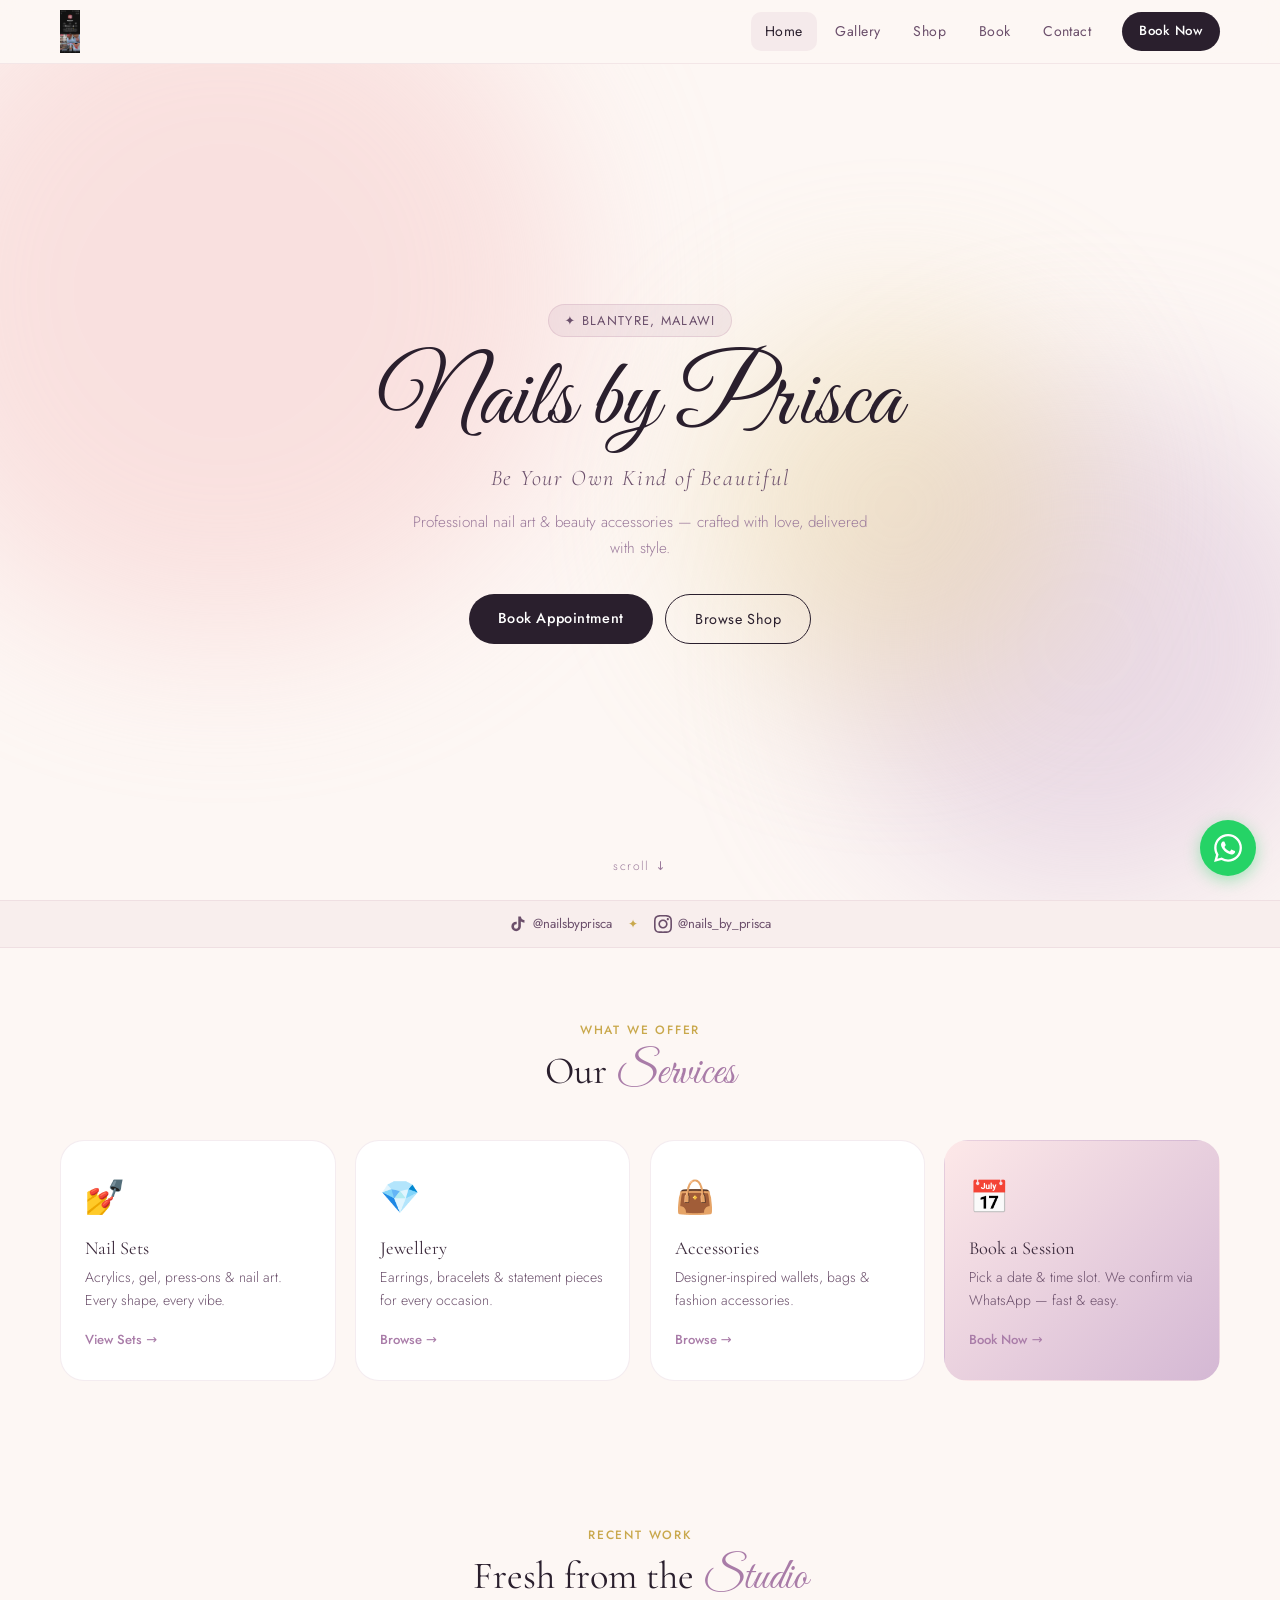
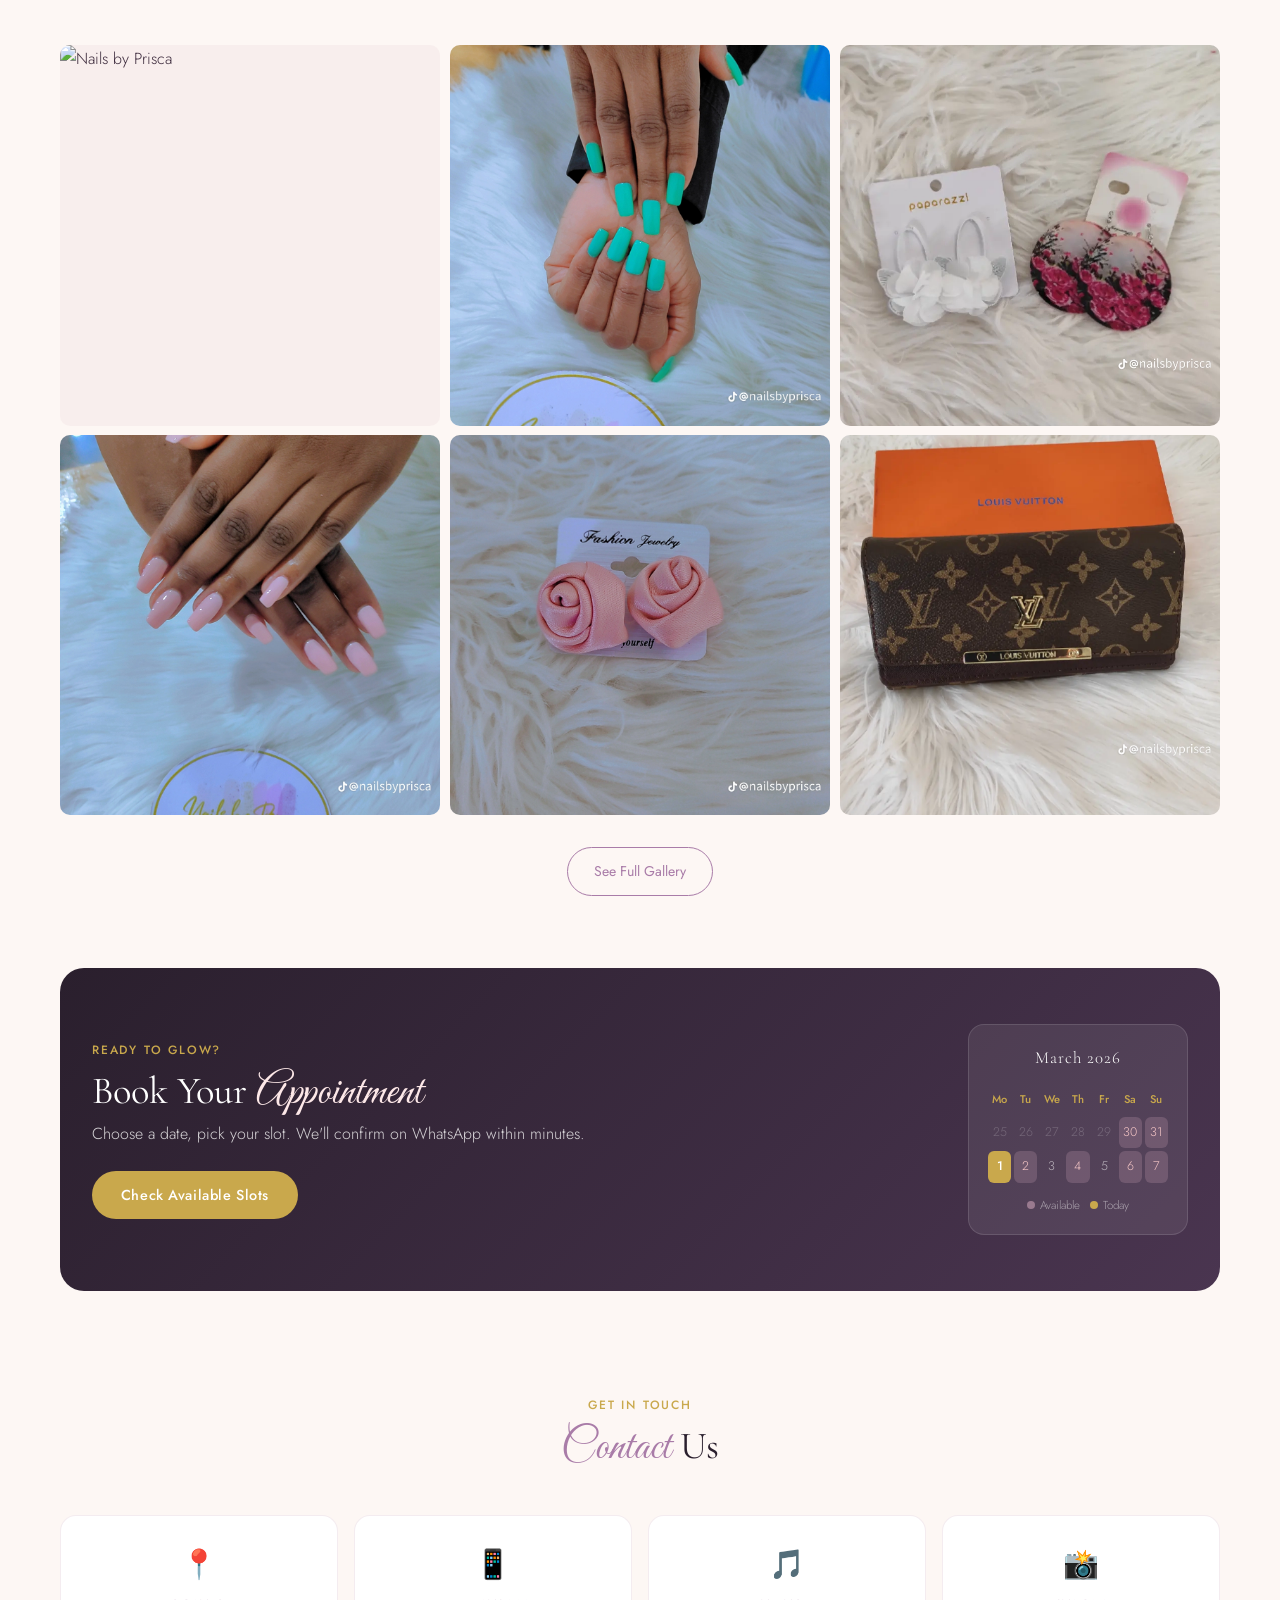
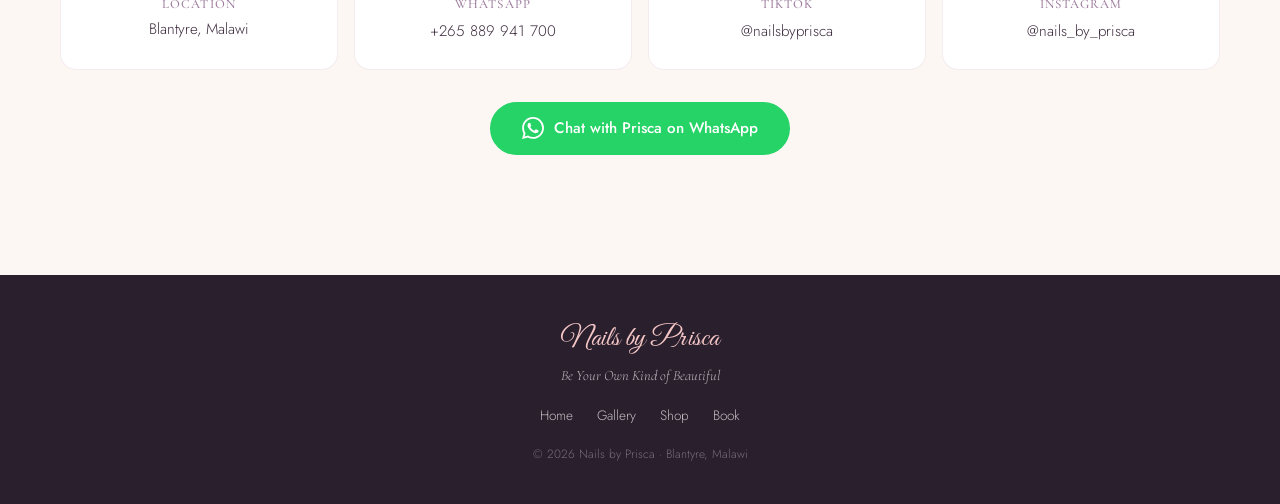
==== index.html @ fac0b355 "Add files via upload" ====
<!DOCTYPE html>
<html lang="en">
<head>
<meta charset="UTF-8">
<meta name="viewport" content="width=device-width, initial-scale=1.0">
<title>Nails by Prisca — Be Your Own Kind of Beautiful</title>
<link rel="preconnect" href="https://fonts.googleapis.com">
<link rel="preconnect" href="https://fonts.gstatic.com" crossorigin>
<link href="https://fonts.googleapis.com/css2?family=Cormorant+Garamond:ital,wght@0,300;0,400;0,600;1,400&family=Great+Vibes&family=Jost:wght@300;400;500&display=swap" rel="stylesheet">
<link rel="stylesheet" href="style.css">
</head>
<body>

<!-- ===== HEADER / NAV ===== -->
<header class="site-header" id="top">
  <div class="header-inner">
    <a href="index.html" class="logo-link">
      <img src="https://tafika-itaye.github.io/nailsbyprisca/assets/Screenshot_20260330-092207.jpg" alt="Nails by Prisca" class="logo-img" onerror="this.style.display='none';this.nextElementSibling.style.display='block'">
      <div class="logo-text-fallback" style="display:none">
        <span class="logo-script">Nails by Prisca</span>
      </div>
    </a>
    <nav class="main-nav" id="mainNav">
      <a href="index.html" class="nav-link active">Home</a>
      <a href="gallery.html" class="nav-link">Gallery</a>
      <a href="shop.html" class="nav-link">Shop</a>
      <a href="booking.html" class="nav-link">Book</a>
      <a href="#contact" class="nav-link">Contact</a>
    </nav>
    <a href="booking.html" class="btn-book-nav">Book Now</a>
    <button class="nav-toggle" id="navToggle" aria-label="Toggle menu">
      <span></span><span></span><span></span>
    </button>
  </div>
</header>

<!-- ===== HERO ===== -->
<section class="hero">
  <div class="hero-bg">
    <div class="hero-blob blob1"></div>
    <div class="hero-blob blob2"></div>
    <div class="hero-blob blob3"></div>
  </div>
  <div class="hero-content">
    <p class="hero-tag">✦ Blantyre, Malawi</p>
    <h1 class="hero-title"><span class="script-font">Nails by Prisca</span></h1>
    <p class="hero-tagline">Be Your Own Kind of Beautiful</p>
    <p class="hero-sub">Professional nail art & beauty accessories — crafted with love, delivered with style.</p>
    <div class="hero-actions">
      <a href="booking.html" class="btn-primary">Book Appointment</a>
      <a href="shop.html" class="btn-secondary">Browse Shop</a>
    </div>
  </div>
  <div class="hero-scroll-hint">scroll ↓</div>
</section>

<!-- ===== SOCIAL STRIP ===== -->
<div class="social-strip">
  <a href="https://www.tiktok.com/@nailsbyprisca" target="_blank" class="social-chip">
    <svg width="18" height="18" viewBox="0 0 24 24" fill="currentColor"><path d="M19.59 6.69a4.83 4.83 0 01-3.77-4.25V2h-3.45v13.67a2.89 2.89 0 01-2.88 2.5 2.89 2.89 0 01-2.89-2.89 2.89 2.89 0 012.89-2.89c.28 0 .54.04.79.1V9.01a6.33 6.33 0 00-.79-.05 6.34 6.34 0 00-6.34 6.34 6.34 6.34 0 006.34 6.34 6.34 6.34 0 006.33-6.34V8.69a8.18 8.18 0 004.79 1.54V6.79a4.85 4.85 0 01-1.02-.1z"/></svg>
    @nailsbyprisca
  </a>
  <span class="social-divider">✦</span>
  <a href="https://www.instagram.com/nails_by_prisca" target="_blank" class="social-chip">
    <svg width="18" height="18" viewBox="0 0 24 24" fill="currentColor"><path d="M12 2.163c3.204 0 3.584.012 4.85.07 3.252.148 4.771 1.691 4.919 4.919.058 1.265.069 1.645.069 4.849 0 3.205-.012 3.584-.069 4.849-.149 3.225-1.664 4.771-4.919 4.919-1.266.058-1.644.07-4.85.07-3.204 0-3.584-.012-4.849-.07-3.26-.149-4.771-1.699-4.919-4.92-.058-1.265-.07-1.644-.07-4.849 0-3.204.013-3.583.07-4.849.149-3.227 1.664-4.771 4.919-4.919 1.266-.057 1.645-.069 4.849-.069zm0-2.163c-3.259 0-3.667.014-4.947.072-4.358.2-6.78 2.618-6.98 6.98-.059 1.281-.073 1.689-.073 4.948 0 3.259.014 3.668.072 4.948.2 4.358 2.618 6.78 6.98 6.98 1.281.058 1.689.072 4.948.072 3.259 0 3.668-.014 4.948-.072 4.354-.2 6.782-2.618 6.979-6.98.059-1.28.073-1.689.073-4.948 0-3.259-.014-3.667-.072-4.947-.196-4.354-2.617-6.78-6.979-6.98-1.281-.059-1.69-.073-4.949-.073zm0 5.838c-3.403 0-6.162 2.759-6.162 6.162s2.759 6.163 6.162 6.163 6.162-2.759 6.162-6.163c0-3.403-2.759-6.162-6.162-6.162zm0 10.162c-2.209 0-4-1.79-4-4 0-2.209 1.791-4 4-4s4 1.791 4 4c0 2.21-1.791 4-4 4zm6.406-11.845c-.796 0-1.441.645-1.441 1.44s.645 1.44 1.441 1.44c.795 0 1.439-.645 1.439-1.44s-.644-1.44-1.439-1.44z"/></svg>
    @nails_by_prisca
  </a>
</div>

<!-- ===== SERVICES OVERVIEW ===== -->
<section class="section services-section">
  <div class="section-header">
    <p class="section-label">What We Offer</p>
    <h2 class="section-title">Our <span class="script-inline">Services</span></h2>
  </div>
  <div class="services-grid">
    <a href="shop.html?cat=nails" class="service-card">
      <div class="service-icon">💅</div>
      <h3>Nail Sets</h3>
      <p>Acrylics, gel, press-ons &amp; nail art. Every shape, every vibe.</p>
      <span class="service-cta">View Sets →</span>
    </a>
    <a href="shop.html?cat=jewelry" class="service-card">
      <div class="service-icon">💎</div>
      <h3>Jewellery</h3>
      <p>Earrings, bracelets &amp; statement pieces for every occasion.</p>
      <span class="service-cta">Browse →</span>
    </a>
    <a href="shop.html?cat=accessories" class="service-card">
      <div class="service-icon">👜</div>
      <h3>Accessories</h3>
      <p>Designer-inspired wallets, bags &amp; fashion accessories.</p>
      <span class="service-cta">Browse →</span>
    </a>
    <a href="booking.html" class="service-card service-card--accent">
      <div class="service-icon">📅</div>
      <h3>Book a Session</h3>
      <p>Pick a date &amp; time slot. We confirm via WhatsApp — fast &amp; easy.</p>
      <span class="service-cta">Book Now →</span>
    </a>
  </div>
</section>

<!-- ===== PORTFOLIO TEASER ===== -->
<section class="section gallery-teaser">
  <div class="section-header">
    <p class="section-label">Recent Work</p>
    <h2 class="section-title">Fresh from the <span class="script-inline">Studio</span></h2>
  </div>
  <div class="gallery-grid" id="galleryTeaser">
    <!-- Loaded from GitHub assets -->
    <div class="gallery-item loading-placeholder"></div>
    <div class="gallery-item loading-placeholder"></div>
    <div class="gallery-item loading-placeholder"></div>
    <div class="gallery-item loading-placeholder"></div>
    <div class="gallery-item loading-placeholder"></div>
    <div class="gallery-item loading-placeholder"></div>
  </div>
  <div class="text-center mt-2">
    <a href="gallery.html" class="btn-outline">See Full Gallery</a>
  </div>
</section>

<!-- ===== BOOKING TEASER ===== -->
<section class="section booking-teaser">
  <div class="booking-teaser-inner">
    <div class="booking-teaser-text">
      <p class="section-label" style="color:var(--gold)">Ready to glow?</p>
      <h2 class="section-title" style="color:#fff">Book Your <span class="script-inline" style="color:var(--blush-light)">Appointment</span></h2>
      <p style="color:rgba(255,255,255,0.8);margin-bottom:1.5rem;">Choose a date, pick your slot. We'll confirm on WhatsApp within minutes.</p>
      <a href="booking.html" class="btn-gold">Check Available Slots</a>
    </div>
    <div class="booking-teaser-visual">
      <div class="mini-cal">
        <div class="mini-cal-header">March 2026</div>
        <div class="mini-cal-grid">
          <span class="mc-day hdr">Mo</span><span class="mc-day hdr">Tu</span><span class="mc-day hdr">We</span><span class="mc-day hdr">Th</span><span class="mc-day hdr">Fr</span><span class="mc-day hdr">Sa</span><span class="mc-day hdr">Su</span>
          <span class="mc-day past">25</span><span class="mc-day past">26</span><span class="mc-day past">27</span><span class="mc-day past">28</span><span class="mc-day past">29</span><span class="mc-day avail">30</span><span class="mc-day avail">31</span>
          <span class="mc-day today">1</span><span class="mc-day avail">2</span><span class="mc-day">3</span><span class="mc-day avail">4</span><span class="mc-day">5</span><span class="mc-day avail">6</span><span class="mc-day avail">7</span>
        </div>
        <div class="mini-cal-legend"><span class="dot-avail"></span> Available &nbsp; <span class="dot-today"></span> Today</div>
      </div>
    </div>
  </div>
</section>

<!-- ===== CONTACT ===== -->
<section class="section contact-section" id="contact">
  <div class="section-header">
    <p class="section-label">Get in Touch</p>
    <h2 class="section-title"><span class="script-inline">Contact</span> Us</h2>
  </div>
  <div class="contact-grid">
    <div class="contact-card">
      <div class="contact-icon">📍</div>
      <h4>Location</h4>
      <p>Blantyre, Malawi</p>
    </div>
    <div class="contact-card">
      <div class="contact-icon">📱</div>
      <h4>WhatsApp</h4>
      <a href="https://wa.me/265889941700" target="_blank" class="contact-link">+265 889 941 700</a>
    </div>
    <div class="contact-card">
      <div class="contact-icon">🎵</div>
      <h4>TikTok</h4>
      <a href="https://www.tiktok.com/@nailsbyprisca" target="_blank" class="contact-link">@nailsbyprisca</a>
    </div>
    <div class="contact-card">
      <div class="contact-icon">📸</div>
      <h4>Instagram</h4>
      <a href="https://www.instagram.com/nails_by_prisca" target="_blank" class="contact-link">@nails_by_prisca</a>
    </div>
  </div>
  <div class="whatsapp-cta">
    <a href="https://wa.me/265889941700?text=Hi%20Prisca!%20I'd%20like%20to%20enquire%20about%20your%20nail%20services%20🌸" target="_blank" class="btn-whatsapp">
      <svg width="22" height="22" viewBox="0 0 24 24" fill="currentColor"><path d="M17.472 14.382c-.297-.149-1.758-.867-2.03-.967-.273-.099-.471-.148-.67.15-.197.297-.767.966-.94 1.164-.173.199-.347.223-.644.075-.297-.15-1.255-.463-2.39-1.475-.883-.788-1.48-1.761-1.653-2.059-.173-.297-.018-.458.13-.606.134-.133.298-.347.446-.52.149-.174.198-.298.298-.497.099-.198.05-.371-.025-.52-.075-.149-.669-1.612-.916-2.207-.242-.579-.487-.5-.669-.51-.173-.008-.371-.01-.57-.01-.198 0-.52.074-.792.372-.272.297-1.04 1.016-1.04 2.479 0 1.462 1.065 2.875 1.213 3.074.149.198 2.096 3.2 5.077 4.487.709.306 1.262.489 1.694.625.712.227 1.36.195 1.871.118.571-.085 1.758-.719 2.006-1.413.248-.694.248-1.289.173-1.413-.074-.124-.272-.198-.57-.347m-5.421 7.403h-.004a9.87 9.87 0 01-5.031-1.378l-.361-.214-3.741.982.998-3.648-.235-.374a9.86 9.86 0 01-1.51-5.26c.001-5.45 4.436-9.884 9.888-9.884 2.64 0 5.122 1.03 6.988 2.898a9.825 9.825 0 012.893 6.994c-.003 5.45-4.437 9.884-9.885 9.884m8.413-18.297A11.815 11.815 0 0012.05 0C5.495 0 .16 5.335.157 11.892c0 2.096.547 4.142 1.588 5.945L.057 24l6.305-1.654a11.882 11.882 0 005.683 1.448h.005c6.554 0 11.89-5.335 11.893-11.893a11.821 11.821 0 00-3.48-8.413z"/></svg>
      Chat with Prisca on WhatsApp
    </a>
  </div>
</section>

<!-- ===== FOOTER ===== -->
<footer class="site-footer">
  <div class="footer-inner">
    <div class="footer-logo">
      <span class="script-font" style="font-size:1.8rem">Nails by Prisca</span>
      <p>Be Your Own Kind of Beautiful</p>
    </div>
    <nav class="footer-nav">
      <a href="index.html">Home</a>
      <a href="gallery.html">Gallery</a>
      <a href="shop.html">Shop</a>
      <a href="booking.html">Book</a>
    </nav>
    <p class="footer-copy">© 2026 Nails by Prisca · Blantyre, Malawi</p>
  </div>
</footer>

<!-- ===== FLOATING WHATSAPP ===== -->
<a href="https://wa.me/265889941700?text=Hi%20Prisca!%20I%20saw%20your%20website%20and%20would%20like%20to%20enquire%20🌸" target="_blank" class="fab-whatsapp" aria-label="WhatsApp">
  <svg width="28" height="28" viewBox="0 0 24 24" fill="currentColor"><path d="M17.472 14.382c-.297-.149-1.758-.867-2.03-.967-.273-.099-.471-.148-.67.15-.197.297-.767.966-.94 1.164-.173.199-.347.223-.644.075-.297-.15-1.255-.463-2.39-1.475-.883-.788-1.48-1.761-1.653-2.059-.173-.297-.018-.458.13-.606.134-.133.298-.347.446-.52.149-.174.198-.298.298-.497.099-.198.05-.371-.025-.52-.075-.149-.669-1.612-.916-2.207-.242-.579-.487-.5-.669-.51-.173-.008-.371-.01-.57-.01-.198 0-.52.074-.792.372-.272.297-1.04 1.016-1.04 2.479 0 1.462 1.065 2.875 1.213 3.074.149.198 2.096 3.2 5.077 4.487.709.306 1.262.489 1.694.625.712.227 1.36.195 1.871.118.571-.085 1.758-.719 2.006-1.413.248-.694.248-1.289.173-1.413-.074-.124-.272-.198-.57-.347m-5.421 7.403h-.004a9.87 9.87 0 01-5.031-1.378l-.361-.214-3.741.982.998-3.648-.235-.374a9.86 9.86 0 01-1.51-5.26c.001-5.45 4.436-9.884 9.888-9.884 2.64 0 5.122 1.03 6.988 2.898a9.825 9.825 0 012.893 6.994c-.003 5.45-4.437 9.884-9.885 9.884m8.413-18.297A11.815 11.815 0 0012.05 0C5.495 0 .16 5.335.157 11.892c0 2.096.547 4.142 1.588 5.945L.057 24l6.305-1.654a11.882 11.882 0 005.683 1.448h.005c6.554 0 11.89-5.335 11.893-11.893a11.821 11.821 0 00-3.48-8.413z"/></svg>
</a>

<script src="assets.js"></script>
<script src="main.js"></script>
</body>
</html>
---- style.css ----
/* =====================================================
   NAILS BY PRISCA — style.css
   Theme: Blush Luxe · Soft Pink · Gold · Dusty Purple
   ===================================================== */

:root {
  --blush:       #f5c6c6;
  --blush-light: #fde8e8;
  --blush-mid:   #e8a8b0;
  --mauve:       #c9a0b4;
  --purple:      #a97ca8;
  --purple-soft: #d4b8d4;
  --gold:        #c9a84c;
  --gold-light:  #e8d5a3;
  --cream:       #fdf7f4;
  --dark:        #2a1f2d;
  --dark-mid:    #4a3550;
  --text:        #3d2b3d;
  --text-mid:    #6b4f6b;
  --text-light:  #9b7a9b;
  --white:       #ffffff;

  --font-display: 'Great Vibes', cursive;
  --font-serif:   'Cormorant Garamond', Georgia, serif;
  --font-body:    'Jost', system-ui, sans-serif;

  --radius:      16px;
  --radius-sm:   10px;
  --radius-lg:   24px;
  --shadow:      0 4px 24px rgba(42,31,45,0.10);
  --shadow-lg:   0 8px 48px rgba(42,31,45,0.16);

  --nav-h:       64px;
  --max-w:       1200px;
}

/* ===== RESET & BASE ===== */
*, *::before, *::after { box-sizing: border-box; margin: 0; padding: 0; }
html { scroll-behavior: smooth; }
body {
  font-family: var(--font-body);
  font-weight: 300;
  color: var(--text);
  background: var(--cream);
  overflow-x: hidden;
  line-height: 1.7;
}
img { max-width: 100%; display: block; }
a { color: inherit; text-decoration: none; }

/* ===== TYPOGRAPHY ===== */
.script-font   { font-family: var(--font-display); }
.script-inline { font-family: var(--font-display); font-size: 1.15em; color: var(--purple); }

h1,h2,h3,h4 { font-family: var(--font-serif); font-weight: 400; line-height: 1.2; }
h1 { font-size: clamp(2rem, 6vw, 4rem); }
h2 { font-size: clamp(1.6rem, 4vw, 2.6rem); }
h3 { font-size: 1.2rem; }

/* ===== HEADER ===== */
.site-header {
  position: sticky;
  top: 0;
  z-index: 100;
  background: rgba(253,247,244,0.92);
  backdrop-filter: blur(12px);
  -webkit-backdrop-filter: blur(12px);
  border-bottom: 1px solid rgba(201,160,180,0.2);
  height: var(--nav-h);
}
.header-inner {
  max-width: var(--max-w);
  margin: 0 auto;
  height: 100%;
  padding: 0 1.25rem;
  display: flex;
  align-items: center;
  gap: 1rem;
}
.logo-link { display: flex; align-items: center; flex-shrink: 0; }
.logo-img { height: 44px; width: auto; object-fit: contain; }
.logo-script { font-family: var(--font-display); font-size: 1.6rem; color: var(--dark); }
.main-nav {
  display: flex;
  gap: 0.25rem;
  margin-left: auto;
}
.nav-link {
  padding: 0.45rem 0.9rem;
  border-radius: var(--radius-sm);
  font-size: 0.88rem;
  font-weight: 400;
  letter-spacing: 0.03em;
  color: var(--text-mid);
  transition: background 0.2s, color 0.2s;
}
.nav-link:hover, .nav-link.active {
  background: rgba(201,160,180,0.15);
  color: var(--dark);
}
.btn-book-nav {
  flex-shrink: 0;
  padding: 0.5rem 1.1rem;
  background: var(--dark);
  color: var(--white);
  border-radius: 50px;
  font-size: 0.83rem;
  font-weight: 500;
  letter-spacing: 0.04em;
  transition: background 0.2s, transform 0.15s;
}
.btn-book-nav:hover { background: var(--purple); transform: translateY(-1px); }
.nav-toggle {
  display: none;
  flex-direction: column;
  gap: 5px;
  background: none;
  border: none;
  cursor: pointer;
  padding: 6px;
  margin-left: auto;
}
.nav-toggle span {
  display: block;
  width: 22px; height: 2px;
  background: var(--dark);
  border-radius: 2px;
  transition: 0.3s;
}

/* ===== HERO ===== */
.hero {
  position: relative;
  min-height: calc(100svh - var(--nav-h));
  display: flex;
  flex-direction: column;
  align-items: center;
  justify-content: center;
  text-align: center;
  padding: 3rem 1.25rem 4rem;
  overflow: hidden;
}
.hero-bg {
  position: absolute;
  inset: 0;
  pointer-events: none;
}
.hero-blob {
  position: absolute;
  border-radius: 50%;
  filter: blur(80px);
  opacity: 0.45;
}
.blob1 {
  width: 55vw; height: 55vw;
  background: var(--blush);
  top: -15%; left: -10%;
}
.blob2 {
  width: 40vw; height: 40vw;
  background: var(--purple-soft);
  bottom: 0; right: -5%;
}
.blob3 {
  width: 30vw; height: 30vw;
  background: var(--gold-light);
  top: 30%; left: 55%;
}
.hero-content {
  position: relative;
  z-index: 2;
  max-width: 680px;
}
.hero-tag {
  display: inline-block;
  background: rgba(201,160,180,0.18);
  border: 1px solid rgba(201,160,180,0.35);
  border-radius: 50px;
  padding: 0.3rem 1rem;
  font-size: 0.8rem;
  font-weight: 400;
  letter-spacing: 0.1em;
  color: var(--text-mid);
  margin-bottom: 1rem;
  text-transform: uppercase;
}
.hero-title {
  font-size: clamp(3rem, 12vw, 6rem);
  font-family: var(--font-display);
  color: var(--dark);
  line-height: 1;
  margin-bottom: 0.6rem;
}
.hero-tagline {
  font-family: var(--font-serif);
  font-style: italic;
  font-size: clamp(1rem, 3vw, 1.4rem);
  color: var(--text-mid);
  letter-spacing: 0.08em;
  margin-bottom: 0.8rem;
}
.hero-sub {
  font-size: 0.95rem;
  color: var(--text-light);
  max-width: 460px;
  margin: 0 auto 2rem;
}
.hero-actions {
  display: flex;
  gap: 0.8rem;
  justify-content: center;
  flex-wrap: wrap;
}
.hero-scroll-hint {
  position: absolute;
  bottom: 1.5rem;
  left: 50%;
  transform: translateX(-50%);
  font-size: 0.75rem;
  letter-spacing: 0.12em;
  color: var(--text-light);
  animation: bobble 2s ease-in-out infinite;
}
@keyframes bobble { 0%,100%{transform:translateX(-50%) translateY(0)} 50%{transform:translateX(-50%) translateY(6px)} }

/* ===== BUTTONS ===== */
.btn-primary {
  display: inline-block;
  padding: 0.75rem 1.8rem;
  background: var(--dark);
  color: var(--white);
  border-radius: 50px;
  font-weight: 500;
  font-size: 0.9rem;
  letter-spacing: 0.04em;
  transition: background 0.2s, transform 0.15s, box-shadow 0.2s;
}
.btn-primary:hover { background: var(--purple); transform: translateY(-2px); box-shadow: 0 6px 20px rgba(169,124,168,0.35); }

.btn-secondary {
  display: inline-block;
  padding: 0.75rem 1.8rem;
  border: 1.5px solid var(--dark);
  color: var(--dark);
  border-radius: 50px;
  font-weight: 400;
  font-size: 0.9rem;
  letter-spacing: 0.04em;
  transition: background 0.2s, color 0.2s, transform 0.15s;
}
.btn-secondary:hover { background: var(--dark); color: var(--white); transform: translateY(-2px); }

.btn-outline {
  display: inline-block;
  padding: 0.7rem 1.6rem;
  border: 1.5px solid var(--purple);
  color: var(--purple);
  border-radius: 50px;
  font-size: 0.88rem;
  font-weight: 400;
  transition: background 0.2s, color 0.2s;
}
.btn-outline:hover { background: var(--purple); color: var(--white); }

.btn-gold {
  display: inline-block;
  padding: 0.75rem 1.8rem;
  background: var(--gold);
  color: var(--white);
  border-radius: 50px;
  font-weight: 500;
  font-size: 0.9rem;
  letter-spacing: 0.04em;
  transition: background 0.2s, transform 0.15s;
}
.btn-gold:hover { background: #a8893a; transform: translateY(-2px); }

.btn-whatsapp {
  display: inline-flex;
  align-items: center;
  gap: 0.6rem;
  padding: 0.85rem 2rem;
  background: #25d366;
  color: var(--white);
  border-radius: 50px;
  font-weight: 500;
  font-size: 0.95rem;
  transition: background 0.2s, transform 0.15s;
}
.btn-whatsapp:hover { background: #128c7e; transform: translateY(-2px); }

/* ===== SOCIAL STRIP ===== */
.social-strip {
  display: flex;
  align-items: center;
  justify-content: center;
  gap: 1rem;
  padding: 0.75rem 1rem;
  background: rgba(201,160,180,0.10);
  border-top: 1px solid rgba(201,160,180,0.2);
  border-bottom: 1px solid rgba(201,160,180,0.2);
}
.social-chip {
  display: inline-flex;
  align-items: center;
  gap: 0.4rem;
  font-size: 0.82rem;
  color: var(--text-mid);
  font-weight: 400;
  transition: color 0.2s;
}
.social-chip:hover { color: var(--purple); }
.social-divider { color: var(--gold); font-size: 0.75rem; }

/* ===== SECTIONS ===== */
.section {
  padding: 4.5rem 1.25rem;
  max-width: var(--max-w);
  margin: 0 auto;
}
.section-header {
  text-align: center;
  margin-bottom: 2.5rem;
}
.section-label {
  font-size: 0.75rem;
  font-weight: 500;
  letter-spacing: 0.15em;
  text-transform: uppercase;
  color: var(--gold);
  margin-bottom: 0.4rem;
}
.section-title {
  font-family: var(--font-serif);
  font-size: clamp(1.6rem, 4vw, 2.4rem);
  color: var(--dark);
}
.text-center { text-align: center; }
.mt-2 { margin-top: 2rem; }

/* ===== SERVICES GRID ===== */
.services-grid {
  display: grid;
  grid-template-columns: repeat(auto-fit, minmax(220px, 1fr));
  gap: 1.2rem;
}
.service-card {
  display: flex;
  flex-direction: column;
  background: var(--white);
  border: 1px solid rgba(201,160,180,0.2);
  border-radius: var(--radius-lg);
  padding: 1.8rem 1.5rem;
  transition: transform 0.2s, box-shadow 0.2s, border-color 0.2s;
  cursor: pointer;
}
.service-card:hover {
  transform: translateY(-4px);
  box-shadow: var(--shadow-lg);
  border-color: rgba(201,160,180,0.4);
}
.service-card--accent {
  background: linear-gradient(135deg, var(--blush-light) 0%, var(--purple-soft) 100%);
  border-color: transparent;
}
.service-icon { font-size: 2rem; margin-bottom: 0.8rem; }
.service-card h3 { font-family: var(--font-serif); margin-bottom: 0.4rem; font-size: 1.15rem; }
.service-card p { font-size: 0.88rem; color: var(--text-mid); flex: 1; }
.service-cta { margin-top: 1rem; font-size: 0.82rem; font-weight: 500; color: var(--purple); }

/* ===== GALLERY GRID ===== */
.gallery-grid {
  display: grid;
  grid-template-columns: repeat(3, 1fr);
  gap: 0.6rem;
}
.gallery-item {
  aspect-ratio: 1;
  border-radius: var(--radius-sm);
  overflow: hidden;
  background: rgba(201,160,180,0.1);
  cursor: pointer;
  position: relative;
}
.gallery-item img {
  width: 100%; height: 100%;
  object-fit: cover;
  transition: transform 0.4s;
}
.gallery-item:hover img { transform: scale(1.06); }
.gallery-item.loading-placeholder {
  animation: pulse 1.6s ease-in-out infinite alternate;
}
@keyframes pulse { from{background:rgba(201,160,180,0.1)} to{background:rgba(201,160,180,0.25)} }

/* ===== BOOKING TEASER ===== */
.booking-teaser {
  background: linear-gradient(135deg, var(--dark) 0%, var(--dark-mid) 100%);
  border-radius: var(--radius-lg);
  max-width: calc(var(--max-w) - 2.5rem);
  margin: 0 auto 2rem;
  padding: 3.5rem 2rem;
}
.booking-teaser-inner {
  display: flex;
  align-items: center;
  gap: 3rem;
  flex-wrap: wrap;
  justify-content: center;
}
.booking-teaser-text { flex: 1; min-width: 260px; }

/* Mini Calendar */
.mini-cal {
  background: rgba(255,255,255,0.08);
  border: 1px solid rgba(255,255,255,0.12);
  border-radius: var(--radius);
  padding: 1.2rem;
  min-width: 220px;
}
.mini-cal-header {
  text-align: center;
  font-family: var(--font-serif);
  color: var(--white);
  font-size: 1.05rem;
  margin-bottom: 0.8rem;
  letter-spacing: 0.06em;
}
.mini-cal-grid {
  display: grid;
  grid-template-columns: repeat(7, 1fr);
  gap: 3px;
}
.mc-day {
  text-align: center;
  padding: 5px 2px;
  border-radius: 6px;
  font-size: 0.78rem;
  color: rgba(255,255,255,0.6);
}
.mc-day.hdr { color: var(--gold); font-weight: 500; font-size: 0.7rem; }
.mc-day.avail { background: rgba(201,160,180,0.25); color: var(--blush); cursor: pointer; }
.mc-day.today { background: var(--gold); color: var(--white); font-weight: 500; }
.mc-day.past { opacity: 0.35; }
.mini-cal-legend {
  margin-top: 0.8rem;
  font-size: 0.72rem;
  color: rgba(255,255,255,0.5);
  display: flex;
  align-items: center;
  gap: 0.3rem;
  justify-content: center;
}
.dot-avail, .dot-today {
  display: inline-block;
  width: 8px; height: 8px;
  border-radius: 50%;
}
.dot-avail { background: rgba(201,160,180,0.6); }
.dot-today { background: var(--gold); }

/* ===== CONTACT ===== */
.contact-grid {
  display: grid;
  grid-template-columns: repeat(auto-fit, minmax(180px, 1fr));
  gap: 1rem;
  margin-bottom: 2rem;
}
.contact-card {
  background: var(--white);
  border: 1px solid rgba(201,160,180,0.2);
  border-radius: var(--radius);
  padding: 1.5rem;
  text-align: center;
  transition: box-shadow 0.2s;
}
.contact-card:hover { box-shadow: var(--shadow); }
.contact-icon { font-size: 1.8rem; margin-bottom: 0.5rem; }
.contact-card h4 { font-size: 0.8rem; font-weight: 500; letter-spacing: 0.08em; text-transform: uppercase; color: var(--text-light); margin-bottom: 0.3rem; }
.contact-card p, .contact-link { font-size: 0.95rem; color: var(--text); }
.contact-link:hover { color: var(--purple); }
.whatsapp-cta { text-align: center; }

/* ===== FOOTER ===== */
.site-footer {
  background: var(--dark);
  color: rgba(255,255,255,0.7);
  padding: 2.5rem 1.25rem;
  margin-top: 3rem;
}
.footer-inner {
  max-width: var(--max-w);
  margin: 0 auto;
  text-align: center;
}
.footer-logo { margin-bottom: 1rem; }
.footer-logo span { color: var(--blush); }
.footer-logo p { font-style: italic; font-family: var(--font-serif); font-size: 0.9rem; }
.footer-nav { display: flex; justify-content: center; gap: 1.5rem; margin: 1rem 0; }
.footer-nav a { font-size: 0.85rem; transition: color 0.2s; }
.footer-nav a:hover { color: var(--blush); }
.footer-copy { font-size: 0.75rem; opacity: 0.5; }

/* ===== FAB WHATSAPP ===== */
.fab-whatsapp {
  position: fixed;
  bottom: 1.5rem;
  right: 1.5rem;
  z-index: 200;
  width: 56px; height: 56px;
  background: #25d366;
  border-radius: 50%;
  display: flex;
  align-items: center;
  justify-content: center;
  color: var(--white);
  box-shadow: 0 4px 16px rgba(37,211,102,0.4);
  transition: transform 0.2s, box-shadow 0.2s;
}
.fab-whatsapp:hover { transform: scale(1.1); box-shadow: 0 8px 24px rgba(37,211,102,0.5); }

/* ===== SHOP PAGE ===== */
.page-hero {
  padding: 3rem 1.25rem 2rem;
  text-align: center;
  background: linear-gradient(to bottom, var(--blush-light), var(--cream));
}
.filter-bar {
  display: flex;
  gap: 0.5rem;
  justify-content: center;
  flex-wrap: wrap;
  padding: 0 1.25rem 2rem;
}
.filter-btn {
  padding: 0.5rem 1.1rem;
  border: 1.5px solid rgba(201,160,180,0.35);
  border-radius: 50px;
  background: var(--white);
  font-size: 0.82rem;
  cursor: pointer;
  transition: all 0.2s;
  font-family: var(--font-body);
  color: var(--text-mid);
}
.filter-btn:hover, .filter-btn.active {
  background: var(--dark);
  border-color: var(--dark);
  color: var(--white);
}
.products-grid {
  display: grid;
  grid-template-columns: repeat(auto-fill, minmax(200px, 1fr));
  gap: 1.2rem;
  max-width: var(--max-w);
  margin: 0 auto;
  padding: 0 1.25rem 4rem;
}
.product-card {
  background: var(--white);
  border-radius: var(--radius);
  overflow: hidden;
  border: 1px solid rgba(201,160,180,0.2);
  transition: transform 0.2s, box-shadow 0.2s;
  display: flex;
  flex-direction: column;
}
.product-card:hover { transform: translateY(-4px); box-shadow: var(--shadow-lg); }
.product-img-wrap {
  position: relative;
  aspect-ratio: 1;
  overflow: hidden;
  background: var(--blush-light);
}
.product-img-wrap img {
  width: 100%; height: 100%;
  object-fit: cover;
  transition: transform 0.4s;
}
.product-card:hover .product-img-wrap img { transform: scale(1.06); }
.product-badge {
  position: absolute;
  top: 0.6rem; left: 0.6rem;
  background: var(--gold);
  color: var(--white);
  padding: 0.15rem 0.55rem;
  border-radius: 50px;
  font-size: 0.68rem;
  font-weight: 500;
  letter-spacing: 0.06em;
  text-transform: uppercase;
}
.product-info {
  padding: 1rem;
  flex: 1;
  display: flex;
  flex-direction: column;
}
.product-info h3 { font-size: 0.95rem; margin-bottom: 0.3rem; font-family: var(--font-serif); }
.product-info p { font-size: 0.8rem; color: var(--text-light); flex: 1; }
.product-actions {
  padding: 0 1rem 1rem;
  display: flex;
  gap: 0.5rem;
}
.btn-ask-price, .btn-book-appt {
  flex: 1;
  padding: 0.5rem 0.5rem;
  border-radius: 8px;
  font-size: 0.75rem;
  font-weight: 500;
  font-family: var(--font-body);
  cursor: pointer;
  border: none;
  transition: background 0.2s, transform 0.15s;
  text-align: center;
  display: block;
}
.btn-ask-price {
  background: rgba(201,160,180,0.15);
  color: var(--text-mid);
  border: 1px solid rgba(201,160,180,0.3);
}
.btn-ask-price:hover { background: var(--purple); color: var(--white); }
.btn-book-appt {
  background: var(--dark);
  color: var(--white);
}
.btn-book-appt:hover { background: var(--purple); transform: translateY(-1px); }

/* ===== GALLERY PAGE ===== */
.gallery-full-grid {
  columns: 3;
  column-gap: 0.6rem;
  padding: 0 1.25rem 4rem;
  max-width: var(--max-w);
  margin: 0 auto;
}
.gallery-full-item {
  break-inside: avoid;
  margin-bottom: 0.6rem;
  border-radius: var(--radius-sm);
  overflow: hidden;
  cursor: pointer;
  position: relative;
}
.gallery-full-item img, .gallery-full-item video {
  width: 100%;
  display: block;
  transition: transform 0.4s;
}
.gallery-full-item:hover img,
.gallery-full-item:hover video { transform: scale(1.03); }
.gallery-overlay {
  position: absolute;
  inset: 0;
  background: rgba(42,31,45,0);
  transition: background 0.3s;
  display: flex;
  align-items: center;
  justify-content: center;
}
.gallery-full-item:hover .gallery-overlay { background: rgba(42,31,45,0.25); }
.gallery-overlay-icon { color: white; font-size: 1.5rem; opacity: 0; transition: opacity 0.3s; }
.gallery-full-item:hover .gallery-overlay-icon { opacity: 1; }

/* ===== LIGHTBOX ===== */
.lightbox {
  display: none;
  position: fixed;
  inset: 0;
  background: rgba(42,31,45,0.9);
  z-index: 500;
  align-items: center;
  justify-content: center;
  padding: 1rem;
}
.lightbox.open { display: flex; }
.lightbox-img {
  max-width: 90vw;
  max-height: 88vh;
  border-radius: var(--radius);
  object-fit: contain;
}
.lightbox-close {
  position: absolute;
  top: 1rem; right: 1rem;
  background: rgba(255,255,255,0.15);
  border: none;
  color: white;
  font-size: 1.5rem;
  width: 40px; height: 40px;
  border-radius: 50%;
  cursor: pointer;
  display: flex; align-items: center; justify-content: center;
  transition: background 0.2s;
}
.lightbox-close:hover { background: rgba(255,255,255,0.3); }

/* ===== BOOKING PAGE ===== */
.booking-layout {
  max-width: 960px;
  margin: 0 auto;
  padding: 2rem 1.25rem 4rem;
  display: grid;
  grid-template-columns: 1fr 1fr;
  gap: 2rem;
  align-items: start;
}
.calendar-panel {
  background: var(--white);
  border: 1px solid rgba(201,160,180,0.2);
  border-radius: var(--radius-lg);
  padding: 1.5rem;
  box-shadow: var(--shadow);
}
.cal-header {
  display: flex;
  align-items: center;
  justify-content: space-between;
  margin-bottom: 1.2rem;
}
.cal-nav-btn {
  width: 34px; height: 34px;
  border-radius: 50%;
  border: 1px solid rgba(201,160,180,0.3);
  background: none;
  cursor: pointer;
  font-size: 1rem;
  display: flex; align-items: center; justify-content: center;
  transition: background 0.2s;
}
.cal-nav-btn:hover { background: var(--blush-light); }
.cal-month { font-family: var(--font-serif); font-size: 1.1rem; color: var(--dark); }
.cal-grid {
  display: grid;
  grid-template-columns: repeat(7, 1fr);
  gap: 4px;
}
.cal-cell {
  aspect-ratio: 1;
  display: flex;
  align-items: center;
  justify-content: center;
  border-radius: 8px;
  font-size: 0.82rem;
  cursor: default;
}
.cal-cell.hdr { font-weight: 500; font-size: 0.72rem; color: var(--text-light); }
.cal-cell.empty { }
.cal-cell.past { color: var(--text-light); opacity: 0.4; }
.cal-cell.today { background: var(--gold); color: var(--white); font-weight: 600; }
.cal-cell.has-slots {
  background: var(--blush-light);
  color: var(--dark);
  cursor: pointer;
  transition: background 0.2s;
}
.cal-cell.has-slots:hover { background: var(--blush-mid); }
.cal-cell.selected { background: var(--dark); color: var(--white); }
.cal-legend {
  display: flex;
  gap: 1rem;
  margin-top: 1rem;
  font-size: 0.72rem;
  color: var(--text-light);
  justify-content: center;
}
.cal-legend span { display: flex; align-items: center; gap: 0.3rem; }
.cal-legend .dot {
  width: 8px; height: 8px;
  border-radius: 50%;
  display: inline-block;
}

.slots-panel {
  background: var(--white);
  border: 1px solid rgba(201,160,180,0.2);
  border-radius: var(--radius-lg);
  padding: 1.5rem;
  box-shadow: var(--shadow);
}
.slots-title { font-family: var(--font-serif); font-size: 1.1rem; margin-bottom: 1.2rem; color: var(--dark); }
.slots-grid {
  display: grid;
  grid-template-columns: repeat(2, 1fr);
  gap: 0.6rem;
  margin-bottom: 1.2rem;
}
.slot-btn {
  padding: 0.6rem 0.5rem;
  border: 1.5px solid rgba(201,160,180,0.3);
  border-radius: var(--radius-sm);
  background: var(--cream);
  font-size: 0.82rem;
  cursor: pointer;
  font-family: var(--font-body);
  color: var(--text);
  transition: all 0.2s;
  text-align: center;
}
.slot-btn:hover { border-color: var(--purple); background: var(--blush-light); }
.slot-btn.selected { background: var(--dark); color: var(--white); border-color: var(--dark); }
.slot-btn.booked { opacity: 0.4; cursor: not-allowed; text-decoration: line-through; }
.booking-form {
  border-top: 1px solid rgba(201,160,180,0.2);
  padding-top: 1.2rem;
}
.booking-form h4 { font-size: 0.85rem; font-weight: 500; letter-spacing: 0.06em; text-transform: uppercase; color: var(--text-light); margin-bottom: 1rem; }
.form-group { margin-bottom: 0.8rem; }
.form-group label { display: block; font-size: 0.78rem; color: var(--text-light); margin-bottom: 0.3rem; letter-spacing: 0.04em; text-transform: uppercase; }
.form-group input, .form-group select, .form-group textarea {
  width: 100%;
  padding: 0.6rem 0.8rem;
  border: 1.5px solid rgba(201,160,180,0.25);
  border-radius: var(--radius-sm);
  font-family: var(--font-body);
  font-size: 0.88rem;
  color: var(--text);
  background: var(--cream);
  outline: none;
  transition: border-color 0.2s;
}
.form-group input:focus, .form-group select:focus, .form-group textarea:focus {
  border-color: var(--purple);
}
.form-group textarea { resize: vertical; min-height: 70px; }

/* ===== ADMIN PAGE ===== */
.admin-layout {
  max-width: 800px;
  margin: 0 auto;
  padding: 2rem 1.25rem 4rem;
}
.admin-card {
  background: var(--white);
  border: 1px solid rgba(201,160,180,0.2);
  border-radius: var(--radius-lg);
  padding: 2rem;
  margin-bottom: 1.5rem;
  box-shadow: var(--shadow);
}
.admin-card h3 {
  font-family: var(--font-serif);
  font-size: 1.15rem;
  margin-bottom: 1.2rem;
  padding-bottom: 0.8rem;
  border-bottom: 1px solid rgba(201,160,180,0.2);
}
.date-slots-list { display: flex; flex-direction: column; gap: 0.6rem; }
.date-slot-row {
  display: flex;
  align-items: center;
  gap: 0.6rem;
  flex-wrap: wrap;
}
.date-slot-row input[type="date"],
.date-slot-row input[type="text"] {
  flex: 1;
  min-width: 140px;
  padding: 0.5rem 0.8rem;
  border: 1.5px solid rgba(201,160,180,0.25);
  border-radius: var(--radius-sm);
  font-family: var(--font-body);
  font-size: 0.85rem;
  background: var(--cream);
  color: var(--text);
}
.btn-add-row, .btn-remove-row {
  padding: 0.45rem 0.9rem;
  border-radius: var(--radius-sm);
  border: none;
  cursor: pointer;
  font-size: 0.8rem;
  font-family: var(--font-body);
}
.btn-add-row { background: var(--blush-light); color: var(--dark); }
.btn-remove-row { background: #fee; color: #c00; }
.btn-save-slots {
  padding: 0.7rem 1.5rem;
  background: var(--dark);
  color: white;
  border: none;
  border-radius: 50px;
  cursor: pointer;
  font-family: var(--font-body);
  font-weight: 500;
  font-size: 0.88rem;
  transition: background 0.2s;
  margin-top: 1rem;
}
.btn-save-slots:hover { background: var(--purple); }
.admin-login {
  max-width: 380px;
  margin: 3rem auto;
  padding: 0 1.25rem;
}
.admin-login .admin-card { text-align: center; }
.admin-login h2 { font-family: var(--font-serif); margin-bottom: 1.5rem; }
.alert-success {
  padding: 0.7rem 1rem;
  background: #d4f7e4;
  border-radius: var(--radius-sm);
  font-size: 0.85rem;
  color: #1a6644;
  margin-top: 0.8rem;
  display: none;
}
.alert-success.show { display: block; }

/* ===== RESPONSIVE ===== */
@media (max-width: 768px) {
  .main-nav { display: none; position: fixed; top: var(--nav-h); left: 0; right: 0; background: var(--cream); flex-direction: column; padding: 1rem; gap: 0.2rem; border-bottom: 1px solid rgba(201,160,180,0.2); box-shadow: var(--shadow); z-index: 99; }
  .main-nav.open { display: flex; }
  .nav-toggle { display: flex; }
  .btn-book-nav { display: none; }
  .gallery-grid { grid-template-columns: repeat(2, 1fr); }
  .gallery-full-grid { columns: 2; }
  .booking-layout { grid-template-columns: 1fr; }
  .products-grid { grid-template-columns: repeat(2, 1fr); gap: 0.8rem; }
  .services-grid { grid-template-columns: repeat(2, 1fr); }
  .booking-teaser-inner { gap: 2rem; }
  .contact-grid { grid-template-columns: repeat(2, 1fr); }
}

@media (max-width: 420px) {
  .services-grid { grid-template-columns: 1fr; }
  .contact-grid { grid-template-columns: 1fr; }
  .slots-grid { grid-template-columns: 1fr; }
  .products-grid { grid-template-columns: 1fr; }
  .gallery-full-grid { columns: 2; }
}
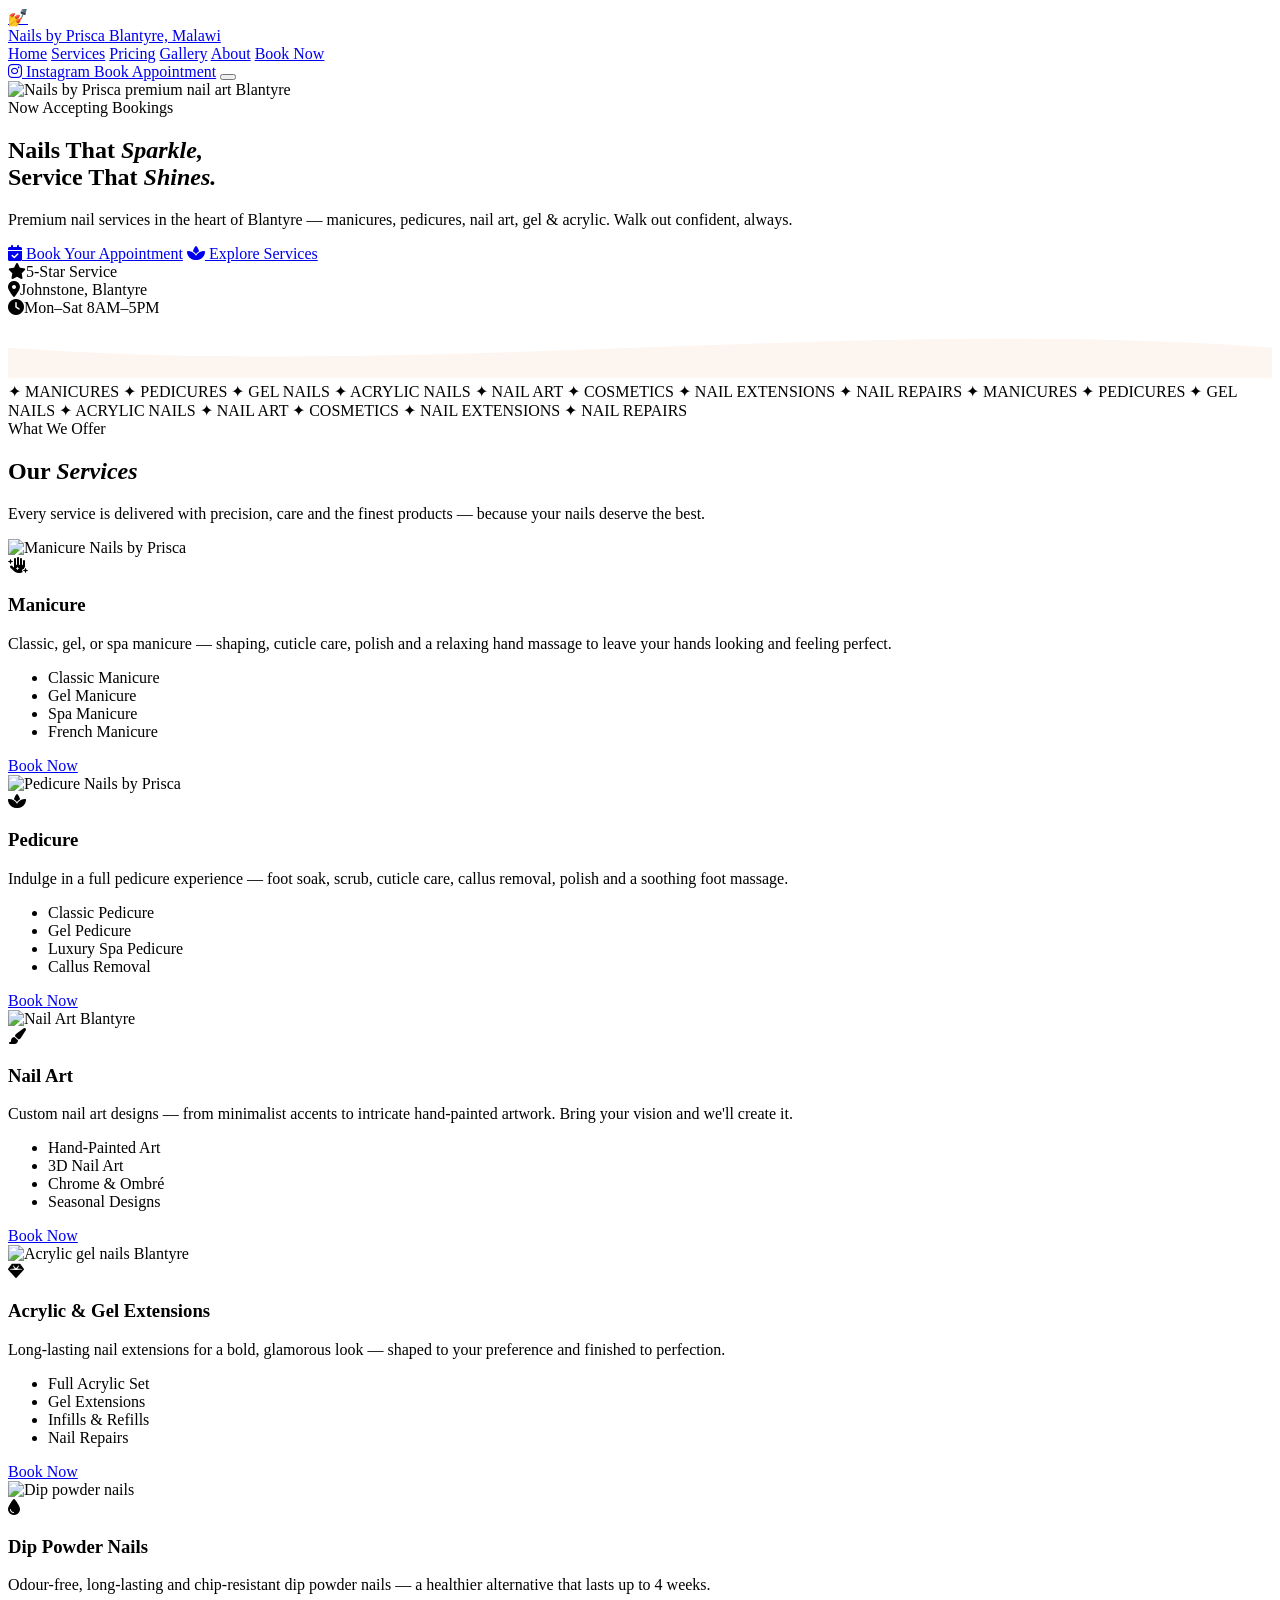
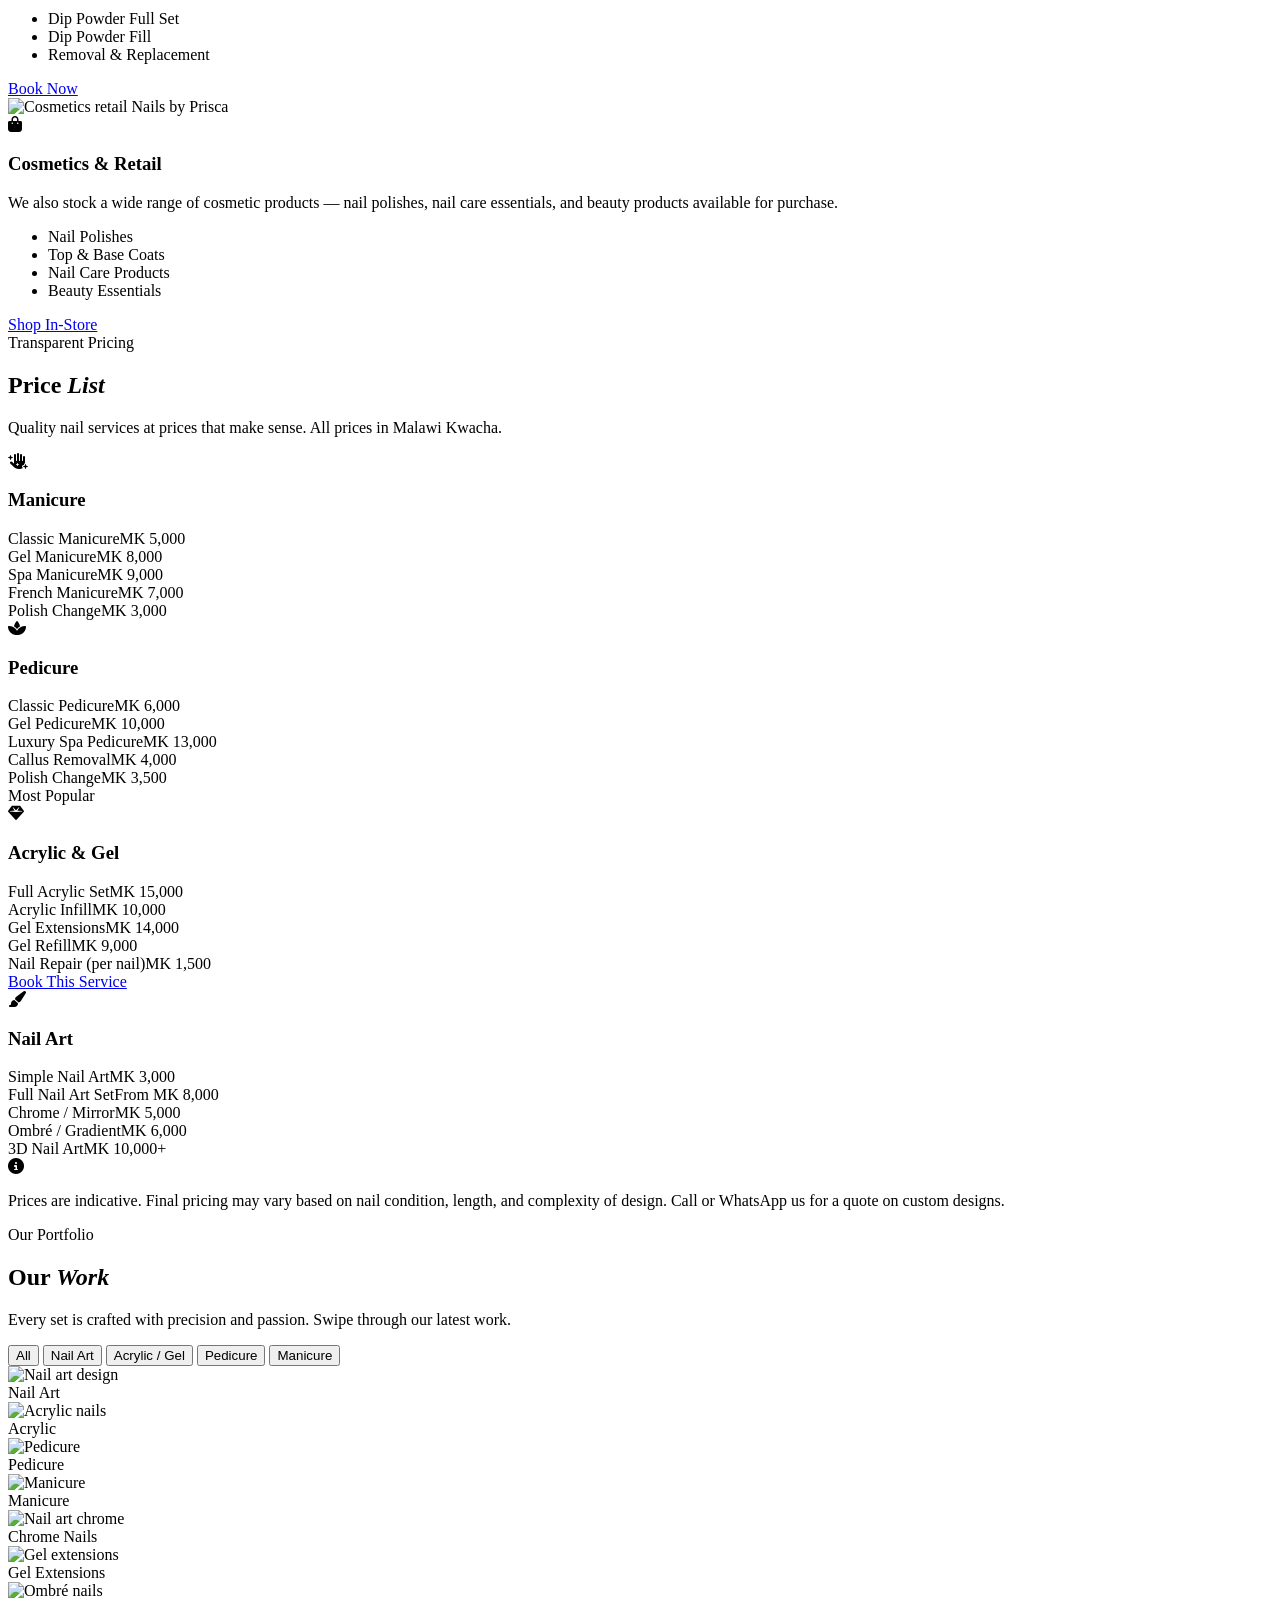
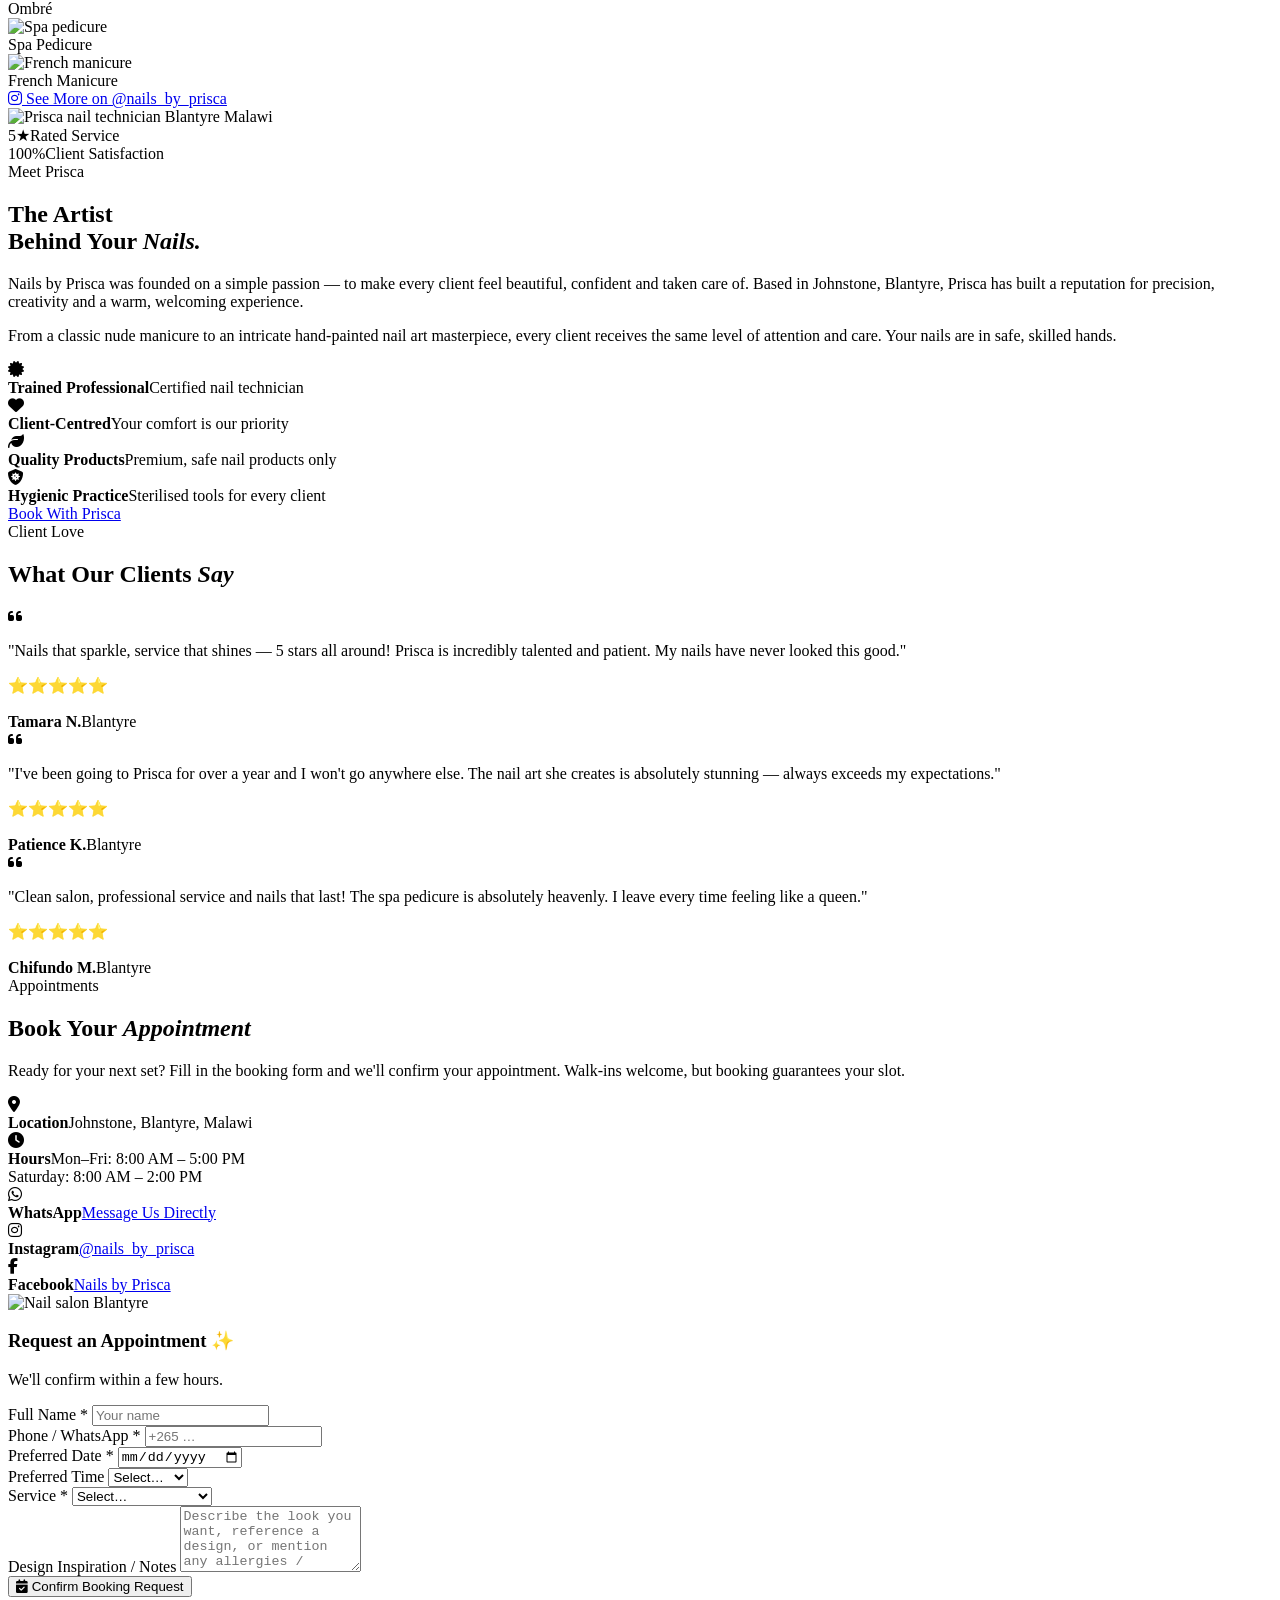
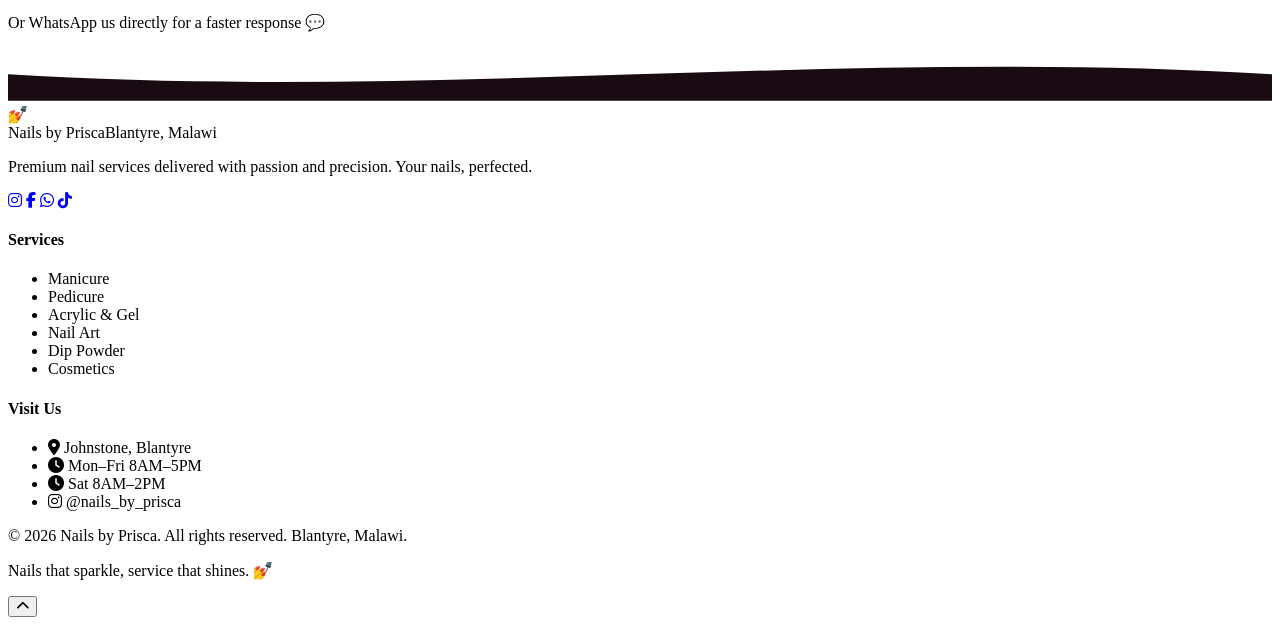
==== commit 88161b6c: "Add files via upload" ====
--- a/index.html
+++ b/index.html
@@ -1,208 +1,507 @@
 <!DOCTYPE html>
 <html lang="en">
 <head>
-<meta charset="UTF-8">
-<meta name="viewport" content="width=device-width, initial-scale=1.0">
-<title>Nails by Prisca — Be Your Own Kind of Beautiful</title>
-<link rel="preconnect" href="https://fonts.googleapis.com">
-<link rel="preconnect" href="https://fonts.gstatic.com" crossorigin>
-<link href="https://fonts.googleapis.com/css2?family=Cormorant+Garamond:ital,wght@0,300;0,400;0,600;1,400&family=Great+Vibes&family=Jost:wght@300;400;500&display=swap" rel="stylesheet">
-<link rel="stylesheet" href="style.css">
+  <meta charset="UTF-8"/>
+  <meta name="viewport" content="width=device-width, initial-scale=1.0"/>
+  <meta name="description" content="Nails by Prisca – Premium nail salon in Johnstone, Blantyre, Malawi. Manicures, pedicures, nail art, gel & acrylic nails. Nails that sparkle, service that shines."/>
+  <title>Nails by Prisca | Premium Nail Salon – Blantyre, Malawi</title>
+  <link rel="preconnect" href="https://fonts.googleapis.com"/>
+  <link href="https://fonts.googleapis.com/css2?family=Cormorant+Garamond:ital,wght@0,400;0,500;0,600;0,700;1,400;1,600&family=Jost:wght@300;400;500;600;700&display=swap" rel="stylesheet"/>
+  <link rel="stylesheet" href="assets/css/style.css"/>
+  <link rel="stylesheet" href="https://cdnjs.cloudflare.com/ajax/libs/font-awesome/6.5.0/css/all.min.css"/>
 </head>
 <body>
 
-<!-- ===== HEADER / NAV ===== -->
-<header class="site-header" id="top">
-  <div class="header-inner">
-    <a href="index.html" class="logo-link">
-      <img src="https://tafika-itaye.github.io/nailsbyprisca/assets/Screenshot_20260330-092207.jpg" alt="Nails by Prisca" class="logo-img" onerror="this.style.display='none';this.nextElementSibling.style.display='block'">
-      <div class="logo-text-fallback" style="display:none">
-        <span class="logo-script">Nails by Prisca</span>
+<!-- ===== NAVBAR ===== -->
+<header class="navbar" id="navbar">
+  <div class="container nav-inner">
+    <a href="#home" class="brand">
+      <span class="brand-icon">💅</span>
+      <div class="brand-text">
+        <span class="brand-name">Nails by Prisca</span>
+        <span class="brand-sub">Blantyre, Malawi</span>
       </div>
     </a>
-    <nav class="main-nav" id="mainNav">
-      <a href="index.html" class="nav-link active">Home</a>
-      <a href="gallery.html" class="nav-link">Gallery</a>
-      <a href="shop.html" class="nav-link">Shop</a>
-      <a href="booking.html" class="nav-link">Book</a>
-      <a href="#contact" class="nav-link">Contact</a>
+    <nav class="nav-links" id="navLinks">
+      <a href="#home">Home</a>
+      <a href="#services">Services</a>
+      <a href="#pricing">Pricing</a>
+      <a href="#gallery">Gallery</a>
+      <a href="#about">About</a>
+      <a href="#book">Book Now</a>
     </nav>
-    <a href="booking.html" class="btn-book-nav">Book Now</a>
-    <button class="nav-toggle" id="navToggle" aria-label="Toggle menu">
-      <span></span><span></span><span></span>
-    </button>
+    <div class="nav-actions">
+      <a href="https://www.instagram.com/nails_by_prisca" target="_blank" class="btn btn-outline">
+        <i class="fab fa-instagram"></i> Instagram
+      </a>
+      <a href="#book" class="btn btn-primary">Book Appointment</a>
+      <button class="hamburger" id="hamburger" aria-label="Menu">
+        <span></span><span></span><span></span>
+      </button>
+    </div>
   </div>
 </header>
 
 <!-- ===== HERO ===== -->
-<section class="hero">
+<section id="home" class="hero">
   <div class="hero-bg">
-    <div class="hero-blob blob1"></div>
-    <div class="hero-blob blob2"></div>
-    <div class="hero-blob blob3"></div>
-  </div>
-  <div class="hero-content">
-    <p class="hero-tag">✦ Blantyre, Malawi</p>
-    <h1 class="hero-title"><span class="script-font">Nails by Prisca</span></h1>
-    <p class="hero-tagline">Be Your Own Kind of Beautiful</p>
-    <p class="hero-sub">Professional nail art & beauty accessories — crafted with love, delivered with style.</p>
+    <img src="assets/images/hero-bg.jpg" alt="Nails by Prisca premium nail art Blantyre" class="hero-img"/>
+    <div class="hero-overlay"></div>
+  </div>
+  <div class="container hero-content">
+    <div class="hero-pill">
+      <span class="pill-dot"></span>
+      Now Accepting Bookings
+    </div>
+    <h1 class="hero-title">Nails That <em>Sparkle,</em><br/>Service That <em>Shines.</em></h1>
+    <p class="hero-sub">Premium nail services in the heart of Blantyre — manicures, pedicures, nail art, gel & acrylic. Walk out confident, always.</p>
     <div class="hero-actions">
-      <a href="booking.html" class="btn-primary">Book Appointment</a>
-      <a href="shop.html" class="btn-secondary">Browse Shop</a>
-    </div>
-  </div>
-  <div class="hero-scroll-hint">scroll ↓</div>
-</section>
-
-<!-- ===== SOCIAL STRIP ===== -->
-<div class="social-strip">
-  <a href="https://www.tiktok.com/@nailsbyprisca" target="_blank" class="social-chip">
-    <svg width="18" height="18" viewBox="0 0 24 24" fill="currentColor"><path d="M19.59 6.69a4.83 4.83 0 01-3.77-4.25V2h-3.45v13.67a2.89 2.89 0 01-2.88 2.5 2.89 2.89 0 01-2.89-2.89 2.89 2.89 0 012.89-2.89c.28 0 .54.04.79.1V9.01a6.33 6.33 0 00-.79-.05 6.34 6.34 0 00-6.34 6.34 6.34 6.34 0 006.34 6.34 6.34 6.34 0 006.33-6.34V8.69a8.18 8.18 0 004.79 1.54V6.79a4.85 4.85 0 01-1.02-.1z"/></svg>
-    @nailsbyprisca
-  </a>
-  <span class="social-divider">✦</span>
-  <a href="https://www.instagram.com/nails_by_prisca" target="_blank" class="social-chip">
-    <svg width="18" height="18" viewBox="0 0 24 24" fill="currentColor"><path d="M12 2.163c3.204 0 3.584.012 4.85.07 3.252.148 4.771 1.691 4.919 4.919.058 1.265.069 1.645.069 4.849 0 3.205-.012 3.584-.069 4.849-.149 3.225-1.664 4.771-4.919 4.919-1.266.058-1.644.07-4.85.07-3.204 0-3.584-.012-4.849-.07-3.26-.149-4.771-1.699-4.919-4.92-.058-1.265-.07-1.644-.07-4.849 0-3.204.013-3.583.07-4.849.149-3.227 1.664-4.771 4.919-4.919 1.266-.057 1.645-.069 4.849-.069zm0-2.163c-3.259 0-3.667.014-4.947.072-4.358.2-6.78 2.618-6.98 6.98-.059 1.281-.073 1.689-.073 4.948 0 3.259.014 3.668.072 4.948.2 4.358 2.618 6.78 6.98 6.98 1.281.058 1.689.072 4.948.072 3.259 0 3.668-.014 4.948-.072 4.354-.2 6.782-2.618 6.979-6.98.059-1.28.073-1.689.073-4.948 0-3.259-.014-3.667-.072-4.947-.196-4.354-2.617-6.78-6.979-6.98-1.281-.059-1.69-.073-4.949-.073zm0 5.838c-3.403 0-6.162 2.759-6.162 6.162s2.759 6.163 6.162 6.163 6.162-2.759 6.162-6.163c0-3.403-2.759-6.162-6.162-6.162zm0 10.162c-2.209 0-4-1.79-4-4 0-2.209 1.791-4 4-4s4 1.791 4 4c0 2.21-1.791 4-4 4zm6.406-11.845c-.796 0-1.441.645-1.441 1.44s.645 1.44 1.441 1.44c.795 0 1.439-.645 1.439-1.44s-.644-1.44-1.439-1.44z"/></svg>
-    @nails_by_prisca
-  </a>
+      <a href="#book" class="btn btn-primary btn-lg"><i class="fas fa-calendar-check"></i> Book Your Appointment</a>
+      <a href="#services" class="btn btn-ghost btn-lg"><i class="fas fa-spa"></i> Explore Services</a>
+    </div>
+    <div class="hero-trust">
+      <div class="ht-item"><i class="fas fa-star"></i><span>5-Star Service</span></div>
+      <div class="ht-divider"></div>
+      <div class="ht-item"><i class="fas fa-map-marker-alt"></i><span>Johnstone, Blantyre</span></div>
+      <div class="ht-divider"></div>
+      <div class="ht-item"><i class="fas fa-clock"></i><span>Mon–Sat 8AM–5PM</span></div>
+    </div>
+  </div>
+  <div class="hero-wave">
+    <svg viewBox="0 0 1440 70" preserveAspectRatio="none"><path d="M0,35 C480,70 960,0 1440,35 L1440,70 L0,70 Z" fill="#FDF5F0"/></svg>
+  </div>
+</section>
+
+<!-- ===== PROMO TICKER ===== -->
+<div class="ticker-wrap">
+  <div class="ticker-track">
+    <span>✦ MANICURES</span>
+    <span>✦ PEDICURES</span>
+    <span>✦ GEL NAILS</span>
+    <span>✦ ACRYLIC NAILS</span>
+    <span>✦ NAIL ART</span>
+    <span>✦ COSMETICS</span>
+    <span>✦ NAIL EXTENSIONS</span>
+    <span>✦ NAIL REPAIRS</span>
+    <span>✦ MANICURES</span>
+    <span>✦ PEDICURES</span>
+    <span>✦ GEL NAILS</span>
+    <span>✦ ACRYLIC NAILS</span>
+    <span>✦ NAIL ART</span>
+    <span>✦ COSMETICS</span>
+    <span>✦ NAIL EXTENSIONS</span>
+    <span>✦ NAIL REPAIRS</span>
+  </div>
 </div>
 
-<!-- ===== SERVICES OVERVIEW ===== -->
-<section class="section services-section">
-  <div class="section-header">
-    <p class="section-label">What We Offer</p>
-    <h2 class="section-title">Our <span class="script-inline">Services</span></h2>
-  </div>
-  <div class="services-grid">
-    <a href="shop.html?cat=nails" class="service-card">
-      <div class="service-icon">💅</div>
-      <h3>Nail Sets</h3>
-      <p>Acrylics, gel, press-ons &amp; nail art. Every shape, every vibe.</p>
-      <span class="service-cta">View Sets →</span>
-    </a>
-    <a href="shop.html?cat=jewelry" class="service-card">
-      <div class="service-icon">💎</div>
-      <h3>Jewellery</h3>
-      <p>Earrings, bracelets &amp; statement pieces for every occasion.</p>
-      <span class="service-cta">Browse →</span>
-    </a>
-    <a href="shop.html?cat=accessories" class="service-card">
-      <div class="service-icon">👜</div>
-      <h3>Accessories</h3>
-      <p>Designer-inspired wallets, bags &amp; fashion accessories.</p>
-      <span class="service-cta">Browse →</span>
-    </a>
-    <a href="booking.html" class="service-card service-card--accent">
-      <div class="service-icon">📅</div>
-      <h3>Book a Session</h3>
-      <p>Pick a date &amp; time slot. We confirm via WhatsApp — fast &amp; easy.</p>
-      <span class="service-cta">Book Now →</span>
-    </a>
-  </div>
-</section>
-
-<!-- ===== PORTFOLIO TEASER ===== -->
-<section class="section gallery-teaser">
-  <div class="section-header">
-    <p class="section-label">Recent Work</p>
-    <h2 class="section-title">Fresh from the <span class="script-inline">Studio</span></h2>
-  </div>
-  <div class="gallery-grid" id="galleryTeaser">
-    <!-- Loaded from GitHub assets -->
-    <div class="gallery-item loading-placeholder"></div>
-    <div class="gallery-item loading-placeholder"></div>
-    <div class="gallery-item loading-placeholder"></div>
-    <div class="gallery-item loading-placeholder"></div>
-    <div class="gallery-item loading-placeholder"></div>
-    <div class="gallery-item loading-placeholder"></div>
-  </div>
-  <div class="text-center mt-2">
-    <a href="gallery.html" class="btn-outline">See Full Gallery</a>
-  </div>
-</section>
-
-<!-- ===== BOOKING TEASER ===== -->
-<section class="section booking-teaser">
-  <div class="booking-teaser-inner">
-    <div class="booking-teaser-text">
-      <p class="section-label" style="color:var(--gold)">Ready to glow?</p>
-      <h2 class="section-title" style="color:#fff">Book Your <span class="script-inline" style="color:var(--blush-light)">Appointment</span></h2>
-      <p style="color:rgba(255,255,255,0.8);margin-bottom:1.5rem;">Choose a date, pick your slot. We'll confirm on WhatsApp within minutes.</p>
-      <a href="booking.html" class="btn-gold">Check Available Slots</a>
-    </div>
-    <div class="booking-teaser-visual">
-      <div class="mini-cal">
-        <div class="mini-cal-header">March 2026</div>
-        <div class="mini-cal-grid">
-          <span class="mc-day hdr">Mo</span><span class="mc-day hdr">Tu</span><span class="mc-day hdr">We</span><span class="mc-day hdr">Th</span><span class="mc-day hdr">Fr</span><span class="mc-day hdr">Sa</span><span class="mc-day hdr">Su</span>
-          <span class="mc-day past">25</span><span class="mc-day past">26</span><span class="mc-day past">27</span><span class="mc-day past">28</span><span class="mc-day past">29</span><span class="mc-day avail">30</span><span class="mc-day avail">31</span>
-          <span class="mc-day today">1</span><span class="mc-day avail">2</span><span class="mc-day">3</span><span class="mc-day avail">4</span><span class="mc-day">5</span><span class="mc-day avail">6</span><span class="mc-day avail">7</span>
-        </div>
-        <div class="mini-cal-legend"><span class="dot-avail"></span> Available &nbsp; <span class="dot-today"></span> Today</div>
-      </div>
-    </div>
-  </div>
-</section>
-
-<!-- ===== CONTACT ===== -->
-<section class="section contact-section" id="contact">
-  <div class="section-header">
-    <p class="section-label">Get in Touch</p>
-    <h2 class="section-title"><span class="script-inline">Contact</span> Us</h2>
-  </div>
-  <div class="contact-grid">
-    <div class="contact-card">
-      <div class="contact-icon">📍</div>
-      <h4>Location</h4>
-      <p>Blantyre, Malawi</p>
-    </div>
-    <div class="contact-card">
-      <div class="contact-icon">📱</div>
-      <h4>WhatsApp</h4>
-      <a href="https://wa.me/265889941700" target="_blank" class="contact-link">+265 889 941 700</a>
-    </div>
-    <div class="contact-card">
-      <div class="contact-icon">🎵</div>
-      <h4>TikTok</h4>
-      <a href="https://www.tiktok.com/@nailsbyprisca" target="_blank" class="contact-link">@nailsbyprisca</a>
-    </div>
-    <div class="contact-card">
-      <div class="contact-icon">📸</div>
-      <h4>Instagram</h4>
-      <a href="https://www.instagram.com/nails_by_prisca" target="_blank" class="contact-link">@nails_by_prisca</a>
-    </div>
-  </div>
-  <div class="whatsapp-cta">
-    <a href="https://wa.me/265889941700?text=Hi%20Prisca!%20I'd%20like%20to%20enquire%20about%20your%20nail%20services%20🌸" target="_blank" class="btn-whatsapp">
-      <svg width="22" height="22" viewBox="0 0 24 24" fill="currentColor"><path d="M17.472 14.382c-.297-.149-1.758-.867-2.03-.967-.273-.099-.471-.148-.67.15-.197.297-.767.966-.94 1.164-.173.199-.347.223-.644.075-.297-.15-1.255-.463-2.39-1.475-.883-.788-1.48-1.761-1.653-2.059-.173-.297-.018-.458.13-.606.134-.133.298-.347.446-.52.149-.174.198-.298.298-.497.099-.198.05-.371-.025-.52-.075-.149-.669-1.612-.916-2.207-.242-.579-.487-.5-.669-.51-.173-.008-.371-.01-.57-.01-.198 0-.52.074-.792.372-.272.297-1.04 1.016-1.04 2.479 0 1.462 1.065 2.875 1.213 3.074.149.198 2.096 3.2 5.077 4.487.709.306 1.262.489 1.694.625.712.227 1.36.195 1.871.118.571-.085 1.758-.719 2.006-1.413.248-.694.248-1.289.173-1.413-.074-.124-.272-.198-.57-.347m-5.421 7.403h-.004a9.87 9.87 0 01-5.031-1.378l-.361-.214-3.741.982.998-3.648-.235-.374a9.86 9.86 0 01-1.51-5.26c.001-5.45 4.436-9.884 9.888-9.884 2.64 0 5.122 1.03 6.988 2.898a9.825 9.825 0 012.893 6.994c-.003 5.45-4.437 9.884-9.885 9.884m8.413-18.297A11.815 11.815 0 0012.05 0C5.495 0 .16 5.335.157 11.892c0 2.096.547 4.142 1.588 5.945L.057 24l6.305-1.654a11.882 11.882 0 005.683 1.448h.005c6.554 0 11.89-5.335 11.893-11.893a11.821 11.821 0 00-3.48-8.413z"/></svg>
-      Chat with Prisca on WhatsApp
-    </a>
+<!-- ===== SERVICES ===== -->
+<section id="services" class="section services-section">
+  <div class="container">
+    <div class="section-header">
+      <span class="section-tag">What We Offer</span>
+      <h2 class="section-title">Our <em>Services</em></h2>
+      <p>Every service is delivered with precision, care and the finest products — because your nails deserve the best.</p>
+    </div>
+    <div class="services-grid">
+      <div class="service-card">
+        <div class="service-img-wrap">
+          <img src="assets/images/service-manicure.jpg" alt="Manicure Nails by Prisca"/>
+          <div class="service-overlay"></div>
+        </div>
+        <div class="service-body">
+          <div class="service-icon"><i class="fas fa-hand-sparkles"></i></div>
+          <h3>Manicure</h3>
+          <p>Classic, gel, or spa manicure — shaping, cuticle care, polish and a relaxing hand massage to leave your hands looking and feeling perfect.</p>
+          <ul class="service-list">
+            <li>Classic Manicure</li>
+            <li>Gel Manicure</li>
+            <li>Spa Manicure</li>
+            <li>French Manicure</li>
+          </ul>
+          <a href="#book" class="btn btn-primary btn-sm">Book Now</a>
+        </div>
+      </div>
+
+      <div class="service-card">
+        <div class="service-img-wrap">
+          <img src="assets/images/service-pedicure.jpg" alt="Pedicure Nails by Prisca"/>
+          <div class="service-overlay"></div>
+        </div>
+        <div class="service-body">
+          <div class="service-icon"><i class="fas fa-spa"></i></div>
+          <h3>Pedicure</h3>
+          <p>Indulge in a full pedicure experience — foot soak, scrub, cuticle care, callus removal, polish and a soothing foot massage.</p>
+          <ul class="service-list">
+            <li>Classic Pedicure</li>
+            <li>Gel Pedicure</li>
+            <li>Luxury Spa Pedicure</li>
+            <li>Callus Removal</li>
+          </ul>
+          <a href="#book" class="btn btn-primary btn-sm">Book Now</a>
+        </div>
+      </div>
+
+      <div class="service-card">
+        <div class="service-img-wrap">
+          <img src="assets/images/service-nail-art.jpg" alt="Nail Art Blantyre"/>
+          <div class="service-overlay"></div>
+        </div>
+        <div class="service-body">
+          <div class="service-icon"><i class="fas fa-paint-brush"></i></div>
+          <h3>Nail Art</h3>
+          <p>Custom nail art designs — from minimalist accents to intricate hand-painted artwork. Bring your vision and we'll create it.</p>
+          <ul class="service-list">
+            <li>Hand-Painted Art</li>
+            <li>3D Nail Art</li>
+            <li>Chrome & Ombré</li>
+            <li>Seasonal Designs</li>
+          </ul>
+          <a href="#book" class="btn btn-primary btn-sm">Book Now</a>
+        </div>
+      </div>
+
+      <div class="service-card">
+        <div class="service-img-wrap">
+          <img src="assets/images/service-acrylic.jpg" alt="Acrylic gel nails Blantyre"/>
+          <div class="service-overlay"></div>
+        </div>
+        <div class="service-body">
+          <div class="service-icon"><i class="fas fa-gem"></i></div>
+          <h3>Acrylic & Gel Extensions</h3>
+          <p>Long-lasting nail extensions for a bold, glamorous look — shaped to your preference and finished to perfection.</p>
+          <ul class="service-list">
+            <li>Full Acrylic Set</li>
+            <li>Gel Extensions</li>
+            <li>Infills & Refills</li>
+            <li>Nail Repairs</li>
+          </ul>
+          <a href="#book" class="btn btn-primary btn-sm">Book Now</a>
+        </div>
+      </div>
+
+      <div class="service-card">
+        <div class="service-img-wrap">
+          <img src="assets/images/service-dip.jpg" alt="Dip powder nails"/>
+          <div class="service-overlay"></div>
+        </div>
+        <div class="service-body">
+          <div class="service-icon"><i class="fas fa-tint"></i></div>
+          <h3>Dip Powder Nails</h3>
+          <p>Odour-free, long-lasting and chip-resistant dip powder nails — a healthier alternative that lasts up to 4 weeks.</p>
+          <ul class="service-list">
+            <li>Dip Powder Full Set</li>
+            <li>Dip Powder Fill</li>
+            <li>Removal & Replacement</li>
+          </ul>
+          <a href="#book" class="btn btn-primary btn-sm">Book Now</a>
+        </div>
+      </div>
+
+      <div class="service-card">
+        <div class="service-img-wrap">
+          <img src="assets/images/service-cosmetics.jpg" alt="Cosmetics retail Nails by Prisca"/>
+          <div class="service-overlay"></div>
+        </div>
+        <div class="service-body">
+          <div class="service-icon"><i class="fas fa-shopping-bag"></i></div>
+          <h3>Cosmetics & Retail</h3>
+          <p>We also stock a wide range of cosmetic products — nail polishes, nail care essentials, and beauty products available for purchase.</p>
+          <ul class="service-list">
+            <li>Nail Polishes</li>
+            <li>Top & Base Coats</li>
+            <li>Nail Care Products</li>
+            <li>Beauty Essentials</li>
+          </ul>
+          <a href="#book" class="btn btn-outline btn-sm">Shop In-Store</a>
+        </div>
+      </div>
+    </div>
+  </div>
+</section>
+
+<!-- ===== PRICING ===== -->
+<section id="pricing" class="section pricing-section">
+  <div class="container">
+    <div class="section-header">
+      <span class="section-tag">Transparent Pricing</span>
+      <h2 class="section-title">Price <em>List</em></h2>
+      <p>Quality nail services at prices that make sense. All prices in Malawi Kwacha.</p>
+    </div>
+    <div class="pricing-grid">
+      <div class="price-card">
+        <div class="pc-header"><i class="fas fa-hand-sparkles"></i><h3>Manicure</h3></div>
+        <div class="price-list">
+          <div class="pl-item"><span>Classic Manicure</span><span class="price">MK 5,000</span></div>
+          <div class="pl-item"><span>Gel Manicure</span><span class="price">MK 8,000</span></div>
+          <div class="pl-item"><span>Spa Manicure</span><span class="price">MK 9,000</span></div>
+          <div class="pl-item"><span>French Manicure</span><span class="price">MK 7,000</span></div>
+          <div class="pl-item"><span>Polish Change</span><span class="price">MK 3,000</span></div>
+        </div>
+      </div>
+      <div class="price-card">
+        <div class="pc-header"><i class="fas fa-spa"></i><h3>Pedicure</h3></div>
+        <div class="price-list">
+          <div class="pl-item"><span>Classic Pedicure</span><span class="price">MK 6,000</span></div>
+          <div class="pl-item"><span>Gel Pedicure</span><span class="price">MK 10,000</span></div>
+          <div class="pl-item"><span>Luxury Spa Pedicure</span><span class="price">MK 13,000</span></div>
+          <div class="pl-item"><span>Callus Removal</span><span class="price">MK 4,000</span></div>
+          <div class="pl-item"><span>Polish Change</span><span class="price">MK 3,500</span></div>
+        </div>
+      </div>
+      <div class="price-card featured-price">
+        <div class="pc-badge">Most Popular</div>
+        <div class="pc-header"><i class="fas fa-gem"></i><h3>Acrylic & Gel</h3></div>
+        <div class="price-list">
+          <div class="pl-item"><span>Full Acrylic Set</span><span class="price">MK 15,000</span></div>
+          <div class="pl-item"><span>Acrylic Infill</span><span class="price">MK 10,000</span></div>
+          <div class="pl-item"><span>Gel Extensions</span><span class="price">MK 14,000</span></div>
+          <div class="pl-item"><span>Gel Refill</span><span class="price">MK 9,000</span></div>
+          <div class="pl-item"><span>Nail Repair (per nail)</span><span class="price">MK 1,500</span></div>
+        </div>
+        <a href="#book" class="btn btn-primary btn-full mt">Book This Service</a>
+      </div>
+      <div class="price-card">
+        <div class="pc-header"><i class="fas fa-paint-brush"></i><h3>Nail Art</h3></div>
+        <div class="price-list">
+          <div class="pl-item"><span>Simple Nail Art</span><span class="price">MK 3,000</span></div>
+          <div class="pl-item"><span>Full Nail Art Set</span><span class="price">From MK 8,000</span></div>
+          <div class="pl-item"><span>Chrome / Mirror</span><span class="price">MK 5,000</span></div>
+          <div class="pl-item"><span>Ombré / Gradient</span><span class="price">MK 6,000</span></div>
+          <div class="pl-item"><span>3D Nail Art</span><span class="price">MK 10,000+</span></div>
+        </div>
+      </div>
+    </div>
+    <div class="pricing-note">
+      <i class="fas fa-info-circle"></i>
+      <p>Prices are indicative. Final pricing may vary based on nail condition, length, and complexity of design. Call or WhatsApp us for a quote on custom designs.</p>
+    </div>
+  </div>
+</section>
+
+<!-- ===== GALLERY ===== -->
+<section id="gallery" class="section gallery-section">
+  <div class="container">
+    <div class="section-header">
+      <span class="section-tag">Our Portfolio</span>
+      <h2 class="section-title">Our <em>Work</em></h2>
+      <p>Every set is crafted with precision and passion. Swipe through our latest work.</p>
+    </div>
+    <div class="gallery-filter">
+      <button class="gf-btn active" data-filter="all">All</button>
+      <button class="gf-btn" data-filter="nailart">Nail Art</button>
+      <button class="gf-btn" data-filter="acrylic">Acrylic / Gel</button>
+      <button class="gf-btn" data-filter="pedicure">Pedicure</button>
+      <button class="gf-btn" data-filter="manicure">Manicure</button>
+    </div>
+    <div class="gallery-grid" id="galleryGrid">
+      <div class="gal-item" data-cat="nailart"><img src="assets/images/gal-1.jpg" alt="Nail art design" loading="lazy"/><div class="gal-overlay"><span>Nail Art</span></div></div>
+      <div class="gal-item gal-tall" data-cat="acrylic"><img src="assets/images/gal-2.jpg" alt="Acrylic nails" loading="lazy"/><div class="gal-overlay"><span>Acrylic</span></div></div>
+      <div class="gal-item" data-cat="pedicure"><img src="assets/images/gal-3.jpg" alt="Pedicure" loading="lazy"/><div class="gal-overlay"><span>Pedicure</span></div></div>
+      <div class="gal-item" data-cat="manicure"><img src="assets/images/gal-4.jpg" alt="Manicure" loading="lazy"/><div class="gal-overlay"><span>Manicure</span></div></div>
+      <div class="gal-item gal-wide" data-cat="nailart"><img src="assets/images/gal-5.jpg" alt="Nail art chrome" loading="lazy"/><div class="gal-overlay"><span>Chrome Nails</span></div></div>
+      <div class="gal-item" data-cat="acrylic"><img src="assets/images/gal-6.jpg" alt="Gel extensions" loading="lazy"/><div class="gal-overlay"><span>Gel Extensions</span></div></div>
+      <div class="gal-item" data-cat="nailart"><img src="assets/images/gal-7.jpg" alt="Ombré nails" loading="lazy"/><div class="gal-overlay"><span>Ombré</span></div></div>
+      <div class="gal-item gal-tall" data-cat="pedicure"><img src="assets/images/gal-8.jpg" alt="Spa pedicure" loading="lazy"/><div class="gal-overlay"><span>Spa Pedicure</span></div></div>
+      <div class="gal-item" data-cat="manicure"><img src="assets/images/gal-9.jpg" alt="French manicure" loading="lazy"/><div class="gal-overlay"><span>French Manicure</span></div></div>
+    </div>
+    <div class="gallery-cta">
+      <a href="https://www.instagram.com/nails_by_prisca" target="_blank" class="btn btn-outline">
+        <i class="fab fa-instagram"></i> See More on @nails_by_prisca
+      </a>
+    </div>
+  </div>
+</section>
+
+<!-- ===== ABOUT ===== -->
+<section id="about" class="section about-section">
+  <div class="container about-inner">
+    <div class="about-img-wrap">
+      <img src="assets/images/about-prisca.jpg" alt="Prisca nail technician Blantyre Malawi"/>
+      <div class="about-stat-card">
+        <div class="asc-item"><span class="asc-num">5★</span><span>Rated Service</span></div>
+        <div class="asc-divider"></div>
+        <div class="asc-item"><span class="asc-num">100%</span><span>Client Satisfaction</span></div>
+      </div>
+    </div>
+    <div class="about-text">
+      <span class="section-tag">Meet Prisca</span>
+      <h2 class="section-title">The Artist<br/>Behind Your <em>Nails.</em></h2>
+      <p>Nails by Prisca was founded on a simple passion — to make every client feel beautiful, confident and taken care of. Based in Johnstone, Blantyre, Prisca has built a reputation for precision, creativity and a warm, welcoming experience.</p>
+      <p>From a classic nude manicure to an intricate hand-painted nail art masterpiece, every client receives the same level of attention and care. Your nails are in safe, skilled hands.</p>
+      <div class="about-highlights">
+        <div class="ah-item"><i class="fas fa-certificate"></i><div><strong>Trained Professional</strong><span>Certified nail technician</span></div></div>
+        <div class="ah-item"><i class="fas fa-heart"></i><div><strong>Client-Centred</strong><span>Your comfort is our priority</span></div></div>
+        <div class="ah-item"><i class="fas fa-leaf"></i><div><strong>Quality Products</strong><span>Premium, safe nail products only</span></div></div>
+        <div class="ah-item"><i class="fas fa-shield-virus"></i><div><strong>Hygienic Practice</strong><span>Sterilised tools for every client</span></div></div>
+      </div>
+      <a href="#book" class="btn btn-primary">Book With Prisca</a>
+    </div>
+  </div>
+</section>
+
+<!-- ===== TESTIMONIALS ===== -->
+<section class="section testimonials-section">
+  <div class="container">
+    <div class="section-header">
+      <span class="section-tag">Client Love</span>
+      <h2 class="section-title">What Our Clients <em>Say</em></h2>
+    </div>
+    <div class="testi-grid">
+      <div class="testi-card">
+        <div class="quote-icon"><i class="fas fa-quote-left"></i></div>
+        <p>"Nails that sparkle, service that shines — 5 stars all around! Prisca is incredibly talented and patient. My nails have never looked this good."</p>
+        <div class="testi-stars">⭐⭐⭐⭐⭐</div>
+        <div class="testi-author"><img src="assets/images/client-1.jpg" alt=""/><div><strong>Tamara N.</strong><span>Blantyre</span></div></div>
+      </div>
+      <div class="testi-card">
+        <div class="quote-icon"><i class="fas fa-quote-left"></i></div>
+        <p>"I've been going to Prisca for over a year and I won't go anywhere else. The nail art she creates is absolutely stunning — always exceeds my expectations."</p>
+        <div class="testi-stars">⭐⭐⭐⭐⭐</div>
+        <div class="testi-author"><img src="assets/images/client-2.jpg" alt=""/><div><strong>Patience K.</strong><span>Blantyre</span></div></div>
+      </div>
+      <div class="testi-card">
+        <div class="quote-icon"><i class="fas fa-quote-left"></i></div>
+        <p>"Clean salon, professional service and nails that last! The spa pedicure is absolutely heavenly. I leave every time feeling like a queen."</p>
+        <div class="testi-stars">⭐⭐⭐⭐⭐</div>
+        <div class="testi-author"><img src="assets/images/client-3.jpg" alt=""/><div><strong>Chifundo M.</strong><span>Blantyre</span></div></div>
+      </div>
+    </div>
+  </div>
+</section>
+
+<!-- ===== BOOK ===== -->
+<section id="book" class="section book-section">
+  <div class="container book-inner">
+    <div class="book-info">
+      <span class="section-tag">Appointments</span>
+      <h2 class="section-title">Book Your <em>Appointment</em></h2>
+      <p>Ready for your next set? Fill in the booking form and we'll confirm your appointment. Walk-ins welcome, but booking guarantees your slot.</p>
+      <div class="book-contact-cards">
+        <div class="bcc"><i class="fas fa-map-marker-alt"></i><div><strong>Location</strong><span>Johnstone, Blantyre, Malawi</span></div></div>
+        <div class="bcc"><i class="fas fa-clock"></i><div><strong>Hours</strong><span>Mon–Fri: 8:00 AM – 5:00 PM<br/>Saturday: 8:00 AM – 2:00 PM</span></div></div>
+        <div class="bcc"><i class="fab fa-whatsapp"></i><div><strong>WhatsApp</strong><span><a href="https://wa.me/265000000000">Message Us Directly</a></span></div></div>
+        <div class="bcc"><i class="fab fa-instagram"></i><div><strong>Instagram</strong><span><a href="https://www.instagram.com/nails_by_prisca" target="_blank">@nails_by_prisca</a></span></div></div>
+        <div class="bcc"><i class="fab fa-facebook-f"></i><div><strong>Facebook</strong><span><a href="https://www.facebook.com/100063608438220" target="_blank">Nails by Prisca</a></span></div></div>
+      </div>
+      <div class="book-img"><img src="assets/images/book-bg.jpg" alt="Nail salon Blantyre" loading="lazy"/></div>
+    </div>
+    <form class="book-form" id="bookForm" onsubmit="handleBook(event)">
+      <div class="form-title">
+        <h3>Request an Appointment ✨</h3>
+        <p>We'll confirm within a few hours.</p>
+      </div>
+      <div class="form-group">
+        <label>Full Name *</label>
+        <input type="text" placeholder="Your name" required/>
+      </div>
+      <div class="form-row">
+        <div class="form-group">
+          <label>Phone / WhatsApp *</label>
+          <input type="tel" placeholder="+265 …" required/>
+        </div>
+        <div class="form-group">
+          <label>Preferred Date *</label>
+          <input type="date" required/>
+        </div>
+      </div>
+      <div class="form-row">
+        <div class="form-group">
+          <label>Preferred Time</label>
+          <select>
+            <option value="">Select…</option>
+            <option>8:00 AM</option>
+            <option>9:00 AM</option>
+            <option>10:00 AM</option>
+            <option>11:00 AM</option>
+            <option>12:00 PM</option>
+            <option>1:00 PM</option>
+            <option>2:00 PM</option>
+            <option>3:00 PM</option>
+            <option>4:00 PM</option>
+          </select>
+        </div>
+        <div class="form-group">
+          <label>Service *</label>
+          <select required>
+            <option value="">Select…</option>
+            <option>Classic Manicure</option>
+            <option>Gel Manicure</option>
+            <option>Spa Manicure</option>
+            <option>Classic Pedicure</option>
+            <option>Spa Pedicure</option>
+            <option>Full Acrylic Set</option>
+            <option>Acrylic Infill</option>
+            <option>Gel Extensions</option>
+            <option>Nail Art</option>
+            <option>Dip Powder</option>
+            <option>Mani + Pedi Combo</option>
+            <option>Other / Unsure</option>
+          </select>
+        </div>
+      </div>
+      <div class="form-group">
+        <label>Design Inspiration / Notes</label>
+        <textarea rows="4" placeholder="Describe the look you want, reference a design, or mention any allergies / sensitivities…"></textarea>
+      </div>
+      <button type="submit" class="btn btn-primary btn-full">
+        <i class="fas fa-calendar-check"></i> Confirm Booking Request
+      </button>
+      <p class="form-note">Or WhatsApp us directly for a faster response 💬</p>
+      <div class="form-success" id="bookSuccess" style="display:none">
+        <i class="fas fa-check-circle"></i> Request received! We'll confirm your appointment shortly. 💅
+      </div>
+    </form>
   </div>
 </section>
 
 <!-- ===== FOOTER ===== -->
-<footer class="site-footer">
-  <div class="footer-inner">
-    <div class="footer-logo">
-      <span class="script-font" style="font-size:1.8rem">Nails by Prisca</span>
-      <p>Be Your Own Kind of Beautiful</p>
-    </div>
-    <nav class="footer-nav">
-      <a href="index.html">Home</a>
-      <a href="gallery.html">Gallery</a>
-      <a href="shop.html">Shop</a>
-      <a href="booking.html">Book</a>
-    </nav>
-    <p class="footer-copy">© 2026 Nails by Prisca · Blantyre, Malawi</p>
+<footer class="footer">
+  <div class="footer-wave">
+    <svg viewBox="0 0 1440 60" preserveAspectRatio="none"><path d="M0,30 C480,60 960,0 1440,30 L1440,60 L0,60 Z" fill="#1A0A12"/></svg>
+  </div>
+  <div class="footer-body">
+    <div class="container footer-inner">
+      <div class="footer-brand">
+        <div class="brand-wrap"><span class="brand-icon-lg">💅</span><div><span class="footer-brand-name">Nails by Prisca</span><span class="footer-brand-sub">Blantyre, Malawi</span></div></div>
+        <p>Premium nail services delivered with passion and precision. Your nails, perfected.</p>
+        <div class="social-links">
+          <a href="https://www.instagram.com/nails_by_prisca" target="_blank" aria-label="Instagram"><i class="fab fa-instagram"></i></a>
+          <a href="https://www.facebook.com/100063608438220" target="_blank" aria-label="Facebook"><i class="fab fa-facebook-f"></i></a>
+          <a href="https://wa.me/265000000000" target="_blank" aria-label="WhatsApp"><i class="fab fa-whatsapp"></i></a>
+          <a href="#" aria-label="TikTok"><i class="fab fa-tiktok"></i></a>
+        </div>
+      </div>
+      <div class="footer-col">
+        <h4>Services</h4>
+        <ul>
+          <li>Manicure</li>
+          <li>Pedicure</li>
+          <li>Acrylic & Gel</li>
+          <li>Nail Art</li>
+          <li>Dip Powder</li>
+          <li>Cosmetics</li>
+        </ul>
+      </div>
+      <div class="footer-col">
+        <h4>Visit Us</h4>
+        <ul class="footer-contact">
+          <li><i class="fas fa-map-marker-alt"></i> Johnstone, Blantyre</li>
+          <li><i class="fas fa-clock"></i> Mon–Fri 8AM–5PM</li>
+          <li><i class="fas fa-clock"></i> Sat 8AM–2PM</li>
+          <li><i class="fab fa-instagram"></i> @nails_by_prisca</li>
+        </ul>
+      </div>
+    </div>
+    <div class="footer-bottom">
+      <div class="container">
+        <p>&copy; 2026 Nails by Prisca. All rights reserved. Blantyre, Malawi.</p>
+        <p class="footer-tag">Nails that sparkle, service that shines. 💅</p>
+      </div>
+    </div>
   </div>
 </footer>
 
-<!-- ===== FLOATING WHATSAPP ===== -->
-<a href="https://wa.me/265889941700?text=Hi%20Prisca!%20I%20saw%20your%20website%20and%20would%20like%20to%20enquire%20🌸" target="_blank" class="fab-whatsapp" aria-label="WhatsApp">
-  <svg width="28" height="28" viewBox="0 0 24 24" fill="currentColor"><path d="M17.472 14.382c-.297-.149-1.758-.867-2.03-.967-.273-.099-.471-.148-.67.15-.197.297-.767.966-.94 1.164-.173.199-.347.223-.644.075-.297-.15-1.255-.463-2.39-1.475-.883-.788-1.48-1.761-1.653-2.059-.173-.297-.018-.458.13-.606.134-.133.298-.347.446-.52.149-.174.198-.298.298-.497.099-.198.05-.371-.025-.52-.075-.149-.669-1.612-.916-2.207-.242-.579-.487-.5-.669-.51-.173-.008-.371-.01-.57-.01-.198 0-.52.074-.792.372-.272.297-1.04 1.016-1.04 2.479 0 1.462 1.065 2.875 1.213 3.074.149.198 2.096 3.2 5.077 4.487.709.306 1.262.489 1.694.625.712.227 1.36.195 1.871.118.571-.085 1.758-.719 2.006-1.413.248-.694.248-1.289.173-1.413-.074-.124-.272-.198-.57-.347m-5.421 7.403h-.004a9.87 9.87 0 01-5.031-1.378l-.361-.214-3.741.982.998-3.648-.235-.374a9.86 9.86 0 01-1.51-5.26c.001-5.45 4.436-9.884 9.888-9.884 2.64 0 5.122 1.03 6.988 2.898a9.825 9.825 0 012.893 6.994c-.003 5.45-4.437 9.884-9.885 9.884m8.413-18.297A11.815 11.815 0 0012.05 0C5.495 0 .16 5.335.157 11.892c0 2.096.547 4.142 1.588 5.945L.057 24l6.305-1.654a11.882 11.882 0 005.683 1.448h.005c6.554 0 11.89-5.335 11.893-11.893a11.821 11.821 0 00-3.48-8.413z"/></svg>
-</a>
-
-<script src="assets.js"></script>
-<script src="main.js"></script>
+<button id="backToTop" class="back-to-top" aria-label="Back to top"><i class="fas fa-chevron-up"></i></button>
+<script src="assets/js/main.js"></script>
 </body>
-</html>
+</html>
